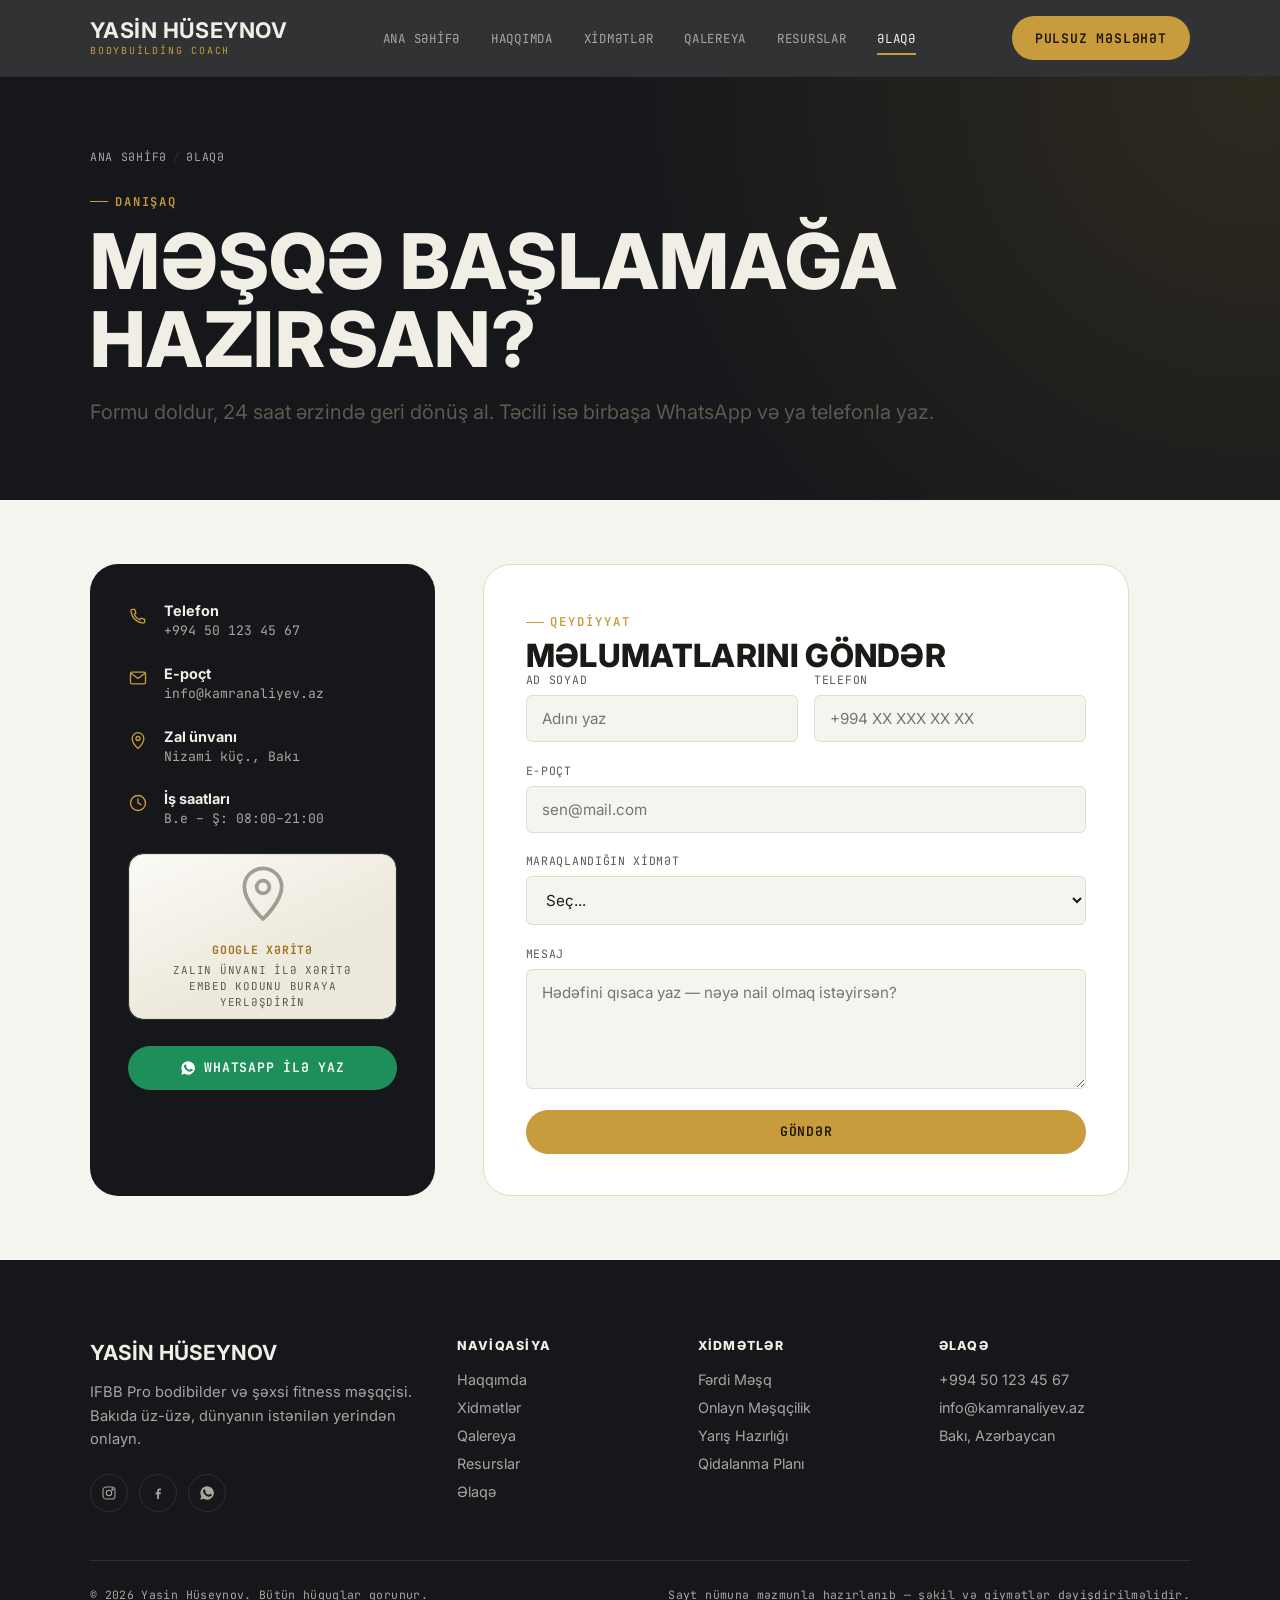
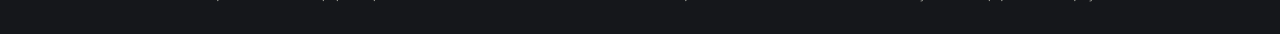
==== elaqe.html @ 215fae0c "added" ====
<!DOCTYPE html>
<html lang="az">
<head>
<meta charset="UTF-8">
<meta name="viewport" content="width=device-width, initial-scale=1.0">
<title>Əlaqə — Yasin Hüseynov | Bodybuilding Coach</title>
<meta name="description" content="Yasin Hüseynovlə əlaqə saxla — pulsuz məsləhət al və ya birbaşa qeydiyyatdan keç.">
<link rel="icon" href="data:image/svg+xml,%3Csvg xmlns='http://www.w3.org/2000/svg' viewBox='0 0 100 100'%3E%3Ccircle cx='50' cy='50' r='48' fill='%2315171B'/%3E%3Ccircle cx='50' cy='50' r='34' fill='none' stroke='%23C89B3C' stroke-width='6'/%3E%3C/svg%3E">
<link rel="stylesheet" href="css/style.css">
</head>
<body>

<!-- ==========================================================
     DƏYİŞ: telefon, e-poçt, ünvan və Google Xəritə linkini yeniləyin.
     QEYD (BACKEND YOXDUR): bu form hazırda "uğurlu" mesajını göstərir,
     amma real olaraq heç yerə göndərmir. Real e-poçt/bildiriş üçün:
       1) Formspree.io-da pulsuz hesab aç, "form action" linkini al
       2) Aşağıdakı <form> tag-ında action="..." olaraq həmin linki yapışdır,
          method="POST" saxla və js/main.js-dəki preventDefault-u sil
     Bu addımlara qədər WhatsApp/telefon/e-poçt linkləri tam işlək
     alternativ olaraq aşağıda göstərilib.
     ========================================================== -->

<header class="nav">
  <div class="nav__inner">
    <a href="index.html" class="brand">
      <strong>Yasin Hüseynov</strong>
      <span>Bodybuilding Coach</span>
    </a>
    <nav class="nav__links" aria-label="Əsas naviqasiya">
      <a href="index.html">Ana Səhifə</a>
      <a href="haqqimda.html">Haqqımda</a>
      <a href="xidmetler.html">Xidmətlər</a>
      <a href="qalereya.html">Qalereya</a>
      <a href="resurslar.html">Resurslar</a>
      <a href="elaqe.html" aria-current="page">Əlaqə</a>
    </nav>
    <a href="elaqe.html" class="btn btn--bronze nav__cta">Pulsuz Məsləhət</a>
    <button class="nav__burger" aria-label="Menyu" aria-expanded="false">
      <span></span><span></span><span></span>
    </button>
  </div>
  <div class="nav__mobile">
    <a href="index.html">Ana Səhifə</a>
    <a href="haqqimda.html">Haqqımda</a>
    <a href="xidmetler.html">Xidmətlər</a>
    <a href="qalereya.html">Qalereya</a>
    <a href="resurslar.html">Resurslar</a>
    <a href="elaqe.html">Əlaqə</a>
    <a href="elaqe.html" class="btn btn--bronze">Pulsuz Məsləhət</a>
  </div>
</header>

<section class="page-hero">
  <div class="wrap">
    <div class="crumb"><a href="index.html">Ana Səhifə</a><span class="sep">/</span>Əlaqə</div>
    <span class="eyebrow">Danışaq</span>
    <h1>Məşqə başlamağa hazırsan?</h1>
    <p class="lead">Formu doldur, 24 saat ərzində geri dönüş al. Təcili isə birbaşa WhatsApp və ya telefonla yaz.</p>
  </div>
</section>

<section class="section--tight">
  <div class="wrap">
    <div class="contact-grid">

      <!-- ===== ƏLAQƏ MƏLUMATI ===== -->
      <div class="info-card" data-reveal>
        <div class="info-row">
          <svg viewBox="0 0 24 24" fill="none" stroke="currentColor" stroke-width="1.6" stroke-linecap="round" stroke-linejoin="round"><path d="M5 4h3l1.5 4.5L7.5 10a12 12 0 0 0 6.5 6.5l1.5-2 4.5 1.5v3c0 1-1 1.5-2 1.5A16 16 0 0 1 3.5 6c0-1 .5-2 1.5-2z"/></svg>
          <div><strong>Telefon</strong><a href="tel:+994501234567">+994 50 123 45 67</a></div>
        </div>
        <div class="info-row">
          <svg viewBox="0 0 24 24" fill="none" stroke="currentColor" stroke-width="1.6" stroke-linecap="round" stroke-linejoin="round"><rect x="3" y="5" width="18" height="14" rx="2"/><path d="M4 6.5l8 6 8-6"/></svg>
          <div><strong>E-poçt</strong><a href="mailto:info@kamranaliyev.az">info@kamranaliyev.az</a></div>
        </div>
        <div class="info-row">
          <svg viewBox="0 0 24 24" fill="none" stroke="currentColor" stroke-width="1.6" stroke-linecap="round" stroke-linejoin="round"><path d="M12 21s7-6.5 7-12a7 7 0 0 0-14 0c0 5.5 7 12 7 12z"/><circle cx="12" cy="9" r="2.4"/></svg>
          <div><strong>Zal ünvanı</strong><span>Nizami küç., Bakı</span></div>
        </div>
        <div class="info-row">
          <svg viewBox="0 0 24 24" fill="none" stroke="currentColor" stroke-width="1.6" stroke-linecap="round" stroke-linejoin="round"><circle cx="12" cy="12" r="9"/><path d="M12 7v5l3.5 2"/></svg>
          <div><strong>İş saatları</strong><span>B.e – Ş: 08:00–21:00</span></div>
        </div>

        <div class="map-frame">
          <div class="photo-frame is-light" style="min-height:100%;">
            <svg viewBox="0 0 24 24" fill="none" stroke="currentColor" stroke-width="1.4" stroke-linecap="round" stroke-linejoin="round"><path d="M12 21s7-6.5 7-12a7 7 0 0 0-14 0c0 5.5 7 12 7 12z"/><circle cx="12" cy="9" r="2.4"/></svg>
            <span class="photo-frame__label"><b>Google Xəritə</b>Zalın ünvanı ilə xəritə embed kodunu buraya yerləşdirin</span>
          </div>
        </div>

        <a href="https://wa.me/994501234567" target="_blank" rel="noopener" class="btn btn--wa btn--block">
          <svg viewBox="0 0 24 24" fill="currentColor" style="width:16px;height:16px;"><path d="M12 2a10 10 0 0 0-8.6 15L2 22l5.2-1.4A10 10 0 1 0 12 2zm5.8 14.2c-.2.7-1.4 1.3-2 1.4-.5.1-1.1.2-3.6-.8-3-1.2-4.9-4.2-5-4.4-.1-.2-1.2-1.6-1.2-3 0-1.4.7-2.1 1-2.4.3-.3.6-.3.8-.3h.6c.2 0 .4 0 .6.5.2.5.7 1.8.8 1.9.1.2.1.3 0 .5-.1.2-.2.3-.3.5-.2.2-.3.3-.1.6.2.3.9 1.4 1.9 2.3 1.3 1.2 2.4 1.5 2.7 1.7.3.2.5.1.7-.1.2-.2.8-.9 1-1.2.2-.3.4-.2.7-.1.3.1 1.8.9 2.1 1 .3.2.5.2.6.3.1.2.1.9-.1 1.6z"/></svg>
          WhatsApp ilə yaz
        </a>
      </div>

      <!-- ===== FORM ===== -->
      <div class="form-card" data-reveal>
        <span class="eyebrow">Qeydiyyat</span>
        <h2 style="margin-top:.6rem;font-size:clamp(1.5rem,3vw,2rem);">Məlumatlarını göndər</h2>

        <form id="contactForm" class="field-set" novalidate>
          <div class="field-row">
            <div class="field">
              <label for="fullname">Ad Soyad</label>
              <input type="text" id="fullname" name="fullname" data-required placeholder="Adını yaz">
              <span class="field__error">Zəhmət olmasa adını daxil et</span>
            </div>
            <div class="field">
              <label for="phone">Telefon</label>
              <input type="tel" id="phone" name="phone" data-required data-phone placeholder="+994 XX XXX XX XX">
              <span class="field__error">Düzgün telefon nömrəsi daxil et</span>
            </div>
          </div>

          <div class="field">
            <label for="email">E-poçt</label>
            <input type="email" id="email" name="email" data-required placeholder="sen@mail.com">
            <span class="field__error">Düzgün e-poçt ünvanı daxil et</span>
          </div>

          <div class="field">
            <label for="service">Maraqlandığın xidmət</label>
            <select id="service" name="service" data-required>
              <option value="">Seç...</option>
              <option value="Ferdi-Mesq">Fərdi Məşq Proqramı</option>
              <option value="Onlayn-Mesqcilik">Onlayn Məşqçilik</option>
              <option value="Yaris-Hazirligi">Yarış Hazırlığı</option>
              <option value="Qidalanma-Plani">Qidalanma Planı</option>
              <option value="Diger">Digər / Əmin deyiləm</option>
            </select>
            <span class="field__error">Zəhmət olmasa bir xidmət seç</span>
          </div>

          <div class="field">
            <label for="message">Mesaj</label>
            <textarea id="message" name="message" data-required placeholder="Hədəfini qısaca yaz — nəyə nail olmaq istəyirsən?"></textarea>
            <span class="field__error">Zəhmət olmasa qısa mesaj yaz</span>
          </div>

          <button type="submit" class="btn btn--bronze btn--block">Göndər</button>
        </form>

        <div class="form-success">
          <svg viewBox="0 0 24 24" fill="none" stroke="currentColor" stroke-width="1.6" stroke-linecap="round" stroke-linejoin="round"><circle cx="12" cy="12" r="9"/><polyline points="8 12.5 11 15.5 16 9"/></svg>
          <h3>Təşəkkürlər!</h3>
          <p class="body-text">Xəta baş verdi. Zəhmət olmasa birbaşa WhatsApp-dan yaz.</p>
        </div>
      </div>

    </div>
  </div>
</section>

<footer class="site-footer">
  <div class="wrap">
    <div class="footer__grid">
      <div class="footer__brand">
        <strong style="font-family:var(--f-display);font-size:1.3rem;color:var(--bone);text-transform:uppercase;">Yasin Hüseynov</strong>
        <p>IFBB Pro bodibilder və şəxsi fitness məşqçisi. Bakıda üz-üzə, dünyanın istənilən yerindən onlayn.</p>
        <div class="footer__social">
          <a href="#" aria-label="Instagram"><svg viewBox="0 0 24 24" fill="none" stroke="currentColor" stroke-width="1.6"><rect x="3" y="3" width="18" height="18" rx="5"/><circle cx="12" cy="12" r="4"/><circle cx="17.3" cy="6.7" r="1"/></svg></a>
          <a href="#" aria-label="Facebook"><svg viewBox="0 0 24 24" fill="currentColor"><path d="M13.5 21v-7.2h2.4l.4-2.8h-2.8v-1.8c0-.8.2-1.3 1.4-1.3h1.5V5.4c-.3 0-1.1-.1-2.1-.1-2.1 0-3.6 1.3-3.6 3.7v2.1H8.3v2.8h2.4V21h2.8z"/></svg></a>
          <a href="https://wa.me/994501234567" target="_blank" rel="noopener" aria-label="WhatsApp"><svg viewBox="0 0 24 24" fill="currentColor"><path d="M12 2a10 10 0 0 0-8.6 15L2 22l5.2-1.4A10 10 0 1 0 12 2zm5.8 14.2c-.2.7-1.4 1.3-2 1.4-.5.1-1.1.2-3.6-.8-3-1.2-4.9-4.2-5-4.4-.1-.2-1.2-1.6-1.2-3 0-1.4.7-2.1 1-2.4.3-.3.6-.3.8-.3h.6c.2 0 .4 0 .6.5.2.5.7 1.8.8 1.9.1.2.1.3 0 .5-.1.2-.2.3-.3.5-.2.2-.3.3-.1.6.2.3.9 1.4 1.9 2.3 1.3 1.2 2.4 1.5 2.7 1.7.3.2.5.1.7-.1.2-.2.8-.9 1-1.2.2-.3.4-.2.7-.1.3.1 1.8.9 2.1 1 .3.2.5.2.6.3.1.2.1.9-.1 1.6z"/></svg></a>
        </div>
      </div>
      <div class="footer__col">
        <h4>Naviqasiya</h4>
        <ul>
          <li><a href="haqqimda.html">Haqqımda</a></li>
          <li><a href="xidmetler.html">Xidmətlər</a></li>
          <li><a href="qalereya.html">Qalereya</a></li>
          <li><a href="resurslar.html">Resurslar</a></li>
          <li><a href="elaqe.html">Əlaqə</a></li>
        </ul>
      </div>
      <div class="footer__col">
        <h4>Xidmətlər</h4>
        <ul>
          <li><a href="xidmetler.html">Fərdi Məşq</a></li>
          <li><a href="xidmetler.html">Onlayn Məşqçilik</a></li>
          <li><a href="xidmetler.html">Yarış Hazırlığı</a></li>
          <li><a href="xidmetler.html">Qidalanma Planı</a></li>
        </ul>
      </div>
      <div class="footer__col">
        <h4>Əlaqə</h4>
        <ul>
          <li><a href="tel:+994501234567">+994 50 123 45 67</a></li>
          <li><a href="mailto:info@kamranaliyev.az">info@kamranaliyev.az</a></li>
          <li>Bakı, Azərbaycan</li>
        </ul>
      </div>
    </div>
    <div class="footer__bottom">
      <span>© <span data-year></span> Yasin Hüseynov. Bütün hüquqlar qorunur.</span>
      <span>Sayt nümunə məzmunla hazırlanıb — şəkil və qiymətlər dəyişdirilməlidir.</span>
    </div>
  </div>
</footer>

<script src="js/main.js"></script>
</body>
</html>
---- css/style.css ----
/* =========================================================
   KAMRAN ƏLİYEV — BODYBUILDING COACH
   Dizayn sistemi: "İRON & BRONZE"
   Fon: isti ağ (chalk) + tünd dəmir (iron) bölmələr
   Aksent: bürünc/qızıl (medal rəngi) — tək aksent, intizamla istifadə olunur
   ========================================================= */

@import url('https://fonts.googleapis.com/css2?family=Inter:wght@400;500;600;700;800;900&family=JetBrains+Mono:wght@400;500;600&display=swap');

:root {
  /* --- Rənglər --- */
  --chalk: #F6F4EE;      /* əsas isti-ağ fon */
  --chalk-2: #EEE9DD;    /* alternativ bölmə fonu, bir az tünd */
  --paper: #FFFFFF;      /* kartlar */
  --iron: #15171B;       /* əsas tünd fon */
  --iron-2: #1D2025;     /* tünd üzərində kart */
  --iron-3: #24272D;     /* tünd üzərində hover/border */
  --ink: #1C1A16;        /* əsas mətn (açıq fonda) */
  --ink-soft: #5C594F;   /* ikincil mətn (açıq fonda) */
  --bone: #F1EEE6;       /* əsas mətn (tünd fonda) */
  --bone-soft: #A6A79E;  /* ikincil mətn (tünd fonda) */
  --bronze: #C89B3C;     /* tək aksent rəng */
  --bronze-deep: #9C7527;
  --bronze-pale: #E8D9AE;
  --line: #E2DCCB;       /* açıq fonda incə xətt */
  --line-dark: #2B2E33;  /* tünd fonda incə xətt */
  --danger: #B3402E;

  /* --- Tipoqrafiya --- */
  --f-display: 'Inter', -apple-system, 'Segoe UI', Arial, sans-serif;
  --f-body: 'Inter', -apple-system, 'Segoe UI', Arial, sans-serif;
  --f-mono: 'JetBrains Mono', 'Courier New', monospace;

  /* --- Ölçü / ritm --- */
  --container: 1180px;
  --radius-s: 6px;
  --radius-m: 14px;
  --radius-l: 28px;
  --gap: clamp(1.5rem, 3vw, 3rem);
  --section-pad: clamp(4rem, 9vw, 7.5rem);

  --shadow-card: 0 1px 2px rgba(20,18,14,.04), 0 12px 28px -14px rgba(20,18,14,.18);
  --shadow-lift: 0 20px 44px -18px rgba(20,18,14,.35);

  --ease: cubic-bezier(.19,1,.22,1);
}

/* =========================================================
   RESET
   ========================================================= */
*, *::before, *::after { box-sizing: border-box; }
html { scroll-behavior: smooth; }
body {
  margin: 0;
  font-family: var(--f-body);
  color: var(--ink);
  background: var(--chalk);
  -webkit-font-smoothing: antialiased;
  text-rendering: optimizeLegibility;
  overflow-x: hidden;
}
img, svg { max-width: 100%; display: block; }
a { color: inherit; text-decoration: none; }
ul { list-style: none; margin: 0; padding: 0; }
button { font: inherit; cursor: pointer; }
input, textarea, select { font: inherit; }
h1, h2, h3, h4 { margin: 0; font-family: var(--f-display); font-weight: 800; letter-spacing: .01em; line-height: 1.02; }
p { margin: 0; }

@media (prefers-reduced-motion: reduce) {
  html { scroll-behavior: auto; }
  *, *::before, *::after { animation-duration: .001ms !important; animation-iteration-count: 1 !important; transition-duration: .001ms !important; scroll-behavior: auto !important; }
}

:focus-visible {
  outline: 2px solid var(--bronze);
  outline-offset: 3px;
  border-radius: 2px;
}

/* =========================================================
   TYPE SCALE
   ========================================================= */
.eyebrow {
  display: inline-flex;
  align-items: center;
  gap: .55em;
  font-family: var(--f-mono);
  font-size: .76rem;
  letter-spacing: .16em;
  text-transform: uppercase;
  color: var(--bronze);
  font-weight: 600;
}
.eyebrow::before {
  content: "";
  width: 18px;
  height: 1px;
  background: var(--bronze);
  display: inline-block;
}
.section--dark .eyebrow { color: var(--bronze); }

h1, .h1 { font-size: clamp(2.7rem, 6vw, 5.4rem); text-transform: uppercase; }
h2, .h2 { font-size: clamp(2rem, 4vw, 3.2rem); text-transform: uppercase; }
h3, .h3 { font-size: clamp(1.3rem, 2vw, 1.7rem); text-transform: uppercase; }
h4, .h4 { font-size: 1.05rem; text-transform: uppercase; letter-spacing: .02em; }

.lead {
  font-size: clamp(1.05rem, 1.6vw, 1.25rem);
  line-height: 1.55;
  color: var(--ink-soft);
  max-width: 46em;
}
.section--dark .lead { color: var(--bone-soft); }

.body-text { font-size: 1rem; line-height: 1.7; color: var(--ink-soft); }
.section--dark .body-text { color: var(--bone-soft); }

.stat-num {
  font-family: var(--f-mono);
  font-weight: 600;
  font-variant-numeric: tabular-nums;
}

/* =========================================================
   LAYOUT HELPERS
   ========================================================= */
.wrap {
  max-width: var(--container);
  margin-inline: auto;
  padding-inline: clamp(1.25rem, 5vw, 2.5rem);
}
section { padding-block: var(--section-pad); position: relative; }
.section--dark { background: var(--iron); color: var(--bone); }
.section--chalk2 { background: var(--chalk-2); }
.section--tight { padding-block: clamp(2.5rem, 5vw, 4rem); }

.grid { display: grid; gap: var(--gap); }
.grid-2 { grid-template-columns: 1fr; }
.grid-3 { grid-template-columns: 1fr; }
.grid-4 { grid-template-columns: repeat(2, 1fr); }
@media (min-width: 720px) {
  .grid-2 { grid-template-columns: 1fr 1fr; }
  .grid-3 { grid-template-columns: repeat(3, 1fr); }
}
@media (min-width: 900px) {
  .grid-4 { grid-template-columns: repeat(4, 1fr); }
}

.section-head { max-width: 42em; margin-bottom: clamp(2.25rem, 5vw, 3.5rem); }
.section-head h2 { margin-top: .6rem; }
.section-head--between {
  display: flex; flex-wrap: wrap; align-items: flex-end; justify-content: space-between; gap: 1.5rem;
}

.divider {
  height: 1px;
  background: var(--line);
  border: 0;
  margin: 0;
}
.section--dark .divider { background: var(--line-dark); }

/* dot-rule: bürünc "təkrar tab" ayırıcı — çəki lövhəsi ritmindən ilhamlanıb */
.plate-rule {
  display: flex;
  align-items: center;
  gap: 6px;
  margin-block: clamp(2.5rem, 6vw, 4.5rem);
  opacity: .8;
}
.plate-rule span {
  width: 5px; height: 5px; border-radius: 50%; background: var(--bronze);
}
.plate-rule::before, .plate-rule::after {
  content: ""; height: 1px; flex: 1; background: var(--line);
}
.section--dark .plate-rule::before, .section--dark .plate-rule::after { background: var(--line-dark); }

/* =========================================================
   BUTTONS
   ========================================================= */
.btn {
  display: inline-flex;
  align-items: center;
  justify-content: center;
  gap: .6em;
  padding: .95em 1.7em;
  font-family: var(--f-mono);
  font-size: .82rem;
  font-weight: 600;
  letter-spacing: .06em;
  text-transform: uppercase;
  border-radius: 999px;
  border: 1px solid transparent;
  transition: transform .35s var(--ease), background .25s ease, color .25s ease, border-color .25s ease;
  white-space: nowrap;
}
.btn:hover { transform: translateY(-2px); }
.btn:active { transform: translateY(0); }

.btn--bronze { background: var(--bronze); color: #1B1502; }
.btn--bronze:hover { background: var(--bronze-deep); color: var(--bone); }

.btn--ghost-dark { border-color: rgba(241,238,230,.35); color: var(--bone); }
.btn--ghost-dark:hover { border-color: var(--bronze); color: var(--bronze); }

.btn--ghost-light { border-color: var(--ink); color: var(--ink); }
.btn--ghost-light:hover { border-color: var(--bronze-deep); color: var(--bronze-deep); }

.btn--block { width: 100%; }
.btn--sm { padding: .7em 1.3em; font-size: .74rem; }

.btn--wa {
  background: #1E8E5A; color: #fff;
}
.btn--wa:hover { background: #176B44; }

/* =========================================================
   NAV
   ========================================================= */
.nav {
  position: sticky; top: 0; z-index: 100;
  background: rgba(21,23,27,.88);
  backdrop-filter: blur(10px);
  border-bottom: 1px solid var(--line-dark);
  transition: box-shadow .3s ease;
}
.nav.is-scrolled { box-shadow: 0 12px 30px -18px rgba(0,0,0,.6); }
.nav__inner {
  max-width: var(--container);
  margin-inline: auto;
  padding: 0 clamp(1.25rem, 5vw, 2.5rem);
  height: 76px;
  display: flex; align-items: center; justify-content: space-between;
  gap: 1.5rem;
}
.brand { display: flex; flex-direction: column; line-height: 1; gap: .3rem; color: var(--bone); }
.brand strong {
  font-family: var(--f-display); font-size: 1.35rem; letter-spacing: .02em; text-transform: uppercase;
}
.brand span {
  font-family: var(--f-mono); font-size: .62rem; letter-spacing: .18em; text-transform: uppercase; color: var(--bronze);
}
.nav__links {
  display: none;
  align-items: center;
  gap: clamp(1.2rem, 2.4vw, 2.1rem);
  font-family: var(--f-mono);
  font-size: .78rem;
  letter-spacing: .06em;
  text-transform: uppercase;
  color: var(--bone-soft);
}
.nav__links a { position: relative; padding: .4rem 0; transition: color .2s ease; }
.nav__links a:hover, .nav__links a[aria-current="page"] { color: var(--bone); }
.nav__links a[aria-current="page"]::after {
  content: ""; position: absolute; left: 0; right: 0; bottom: -2px; height: 2px; background: var(--bronze);
}
.nav__cta { display: none; }
@media (min-width: 940px) {
  .nav__links { display: flex; }
  .nav__cta { display: inline-flex; }
}

.nav__burger {
  display: inline-flex; flex-direction: column; justify-content: center; gap: 5px;
  width: 42px; height: 42px; border: 1px solid var(--line-dark); border-radius: 50%;
  background: transparent; align-items: center;
}
.nav__burger span { width: 16px; height: 2px; background: var(--bone); transition: transform .3s ease, opacity .3s ease; }
.nav__burger[aria-expanded="true"] span:nth-child(1) { transform: translateY(7px) rotate(45deg); }
.nav__burger[aria-expanded="true"] span:nth-child(2) { opacity: 0; }
.nav__burger[aria-expanded="true"] span:nth-child(3) { transform: translateY(-7px) rotate(-45deg); }
@media (min-width: 940px) { .nav__burger { display: none; } }

.nav__mobile {
  display: none;
  flex-direction: column;
  background: var(--iron);
  border-bottom: 1px solid var(--line-dark);
}
.nav__mobile.is-open { display: flex; }
.nav__mobile a {
  padding: 1rem clamp(1.25rem, 5vw, 2.5rem);
  border-top: 1px solid var(--line-dark);
  font-family: var(--f-mono); text-transform: uppercase; letter-spacing: .06em; font-size: .85rem;
  color: var(--bone-soft);
}
.nav__mobile a:hover { color: var(--bronze); }
.nav__mobile .btn { margin: 1rem clamp(1.25rem, 5vw, 2.5rem) 1.25rem; }
@media (min-width: 940px) { .nav__mobile { display: none !important; } }

/* =========================================================
   HERO (ana səhifə)
   ========================================================= */
.hero {
  background: var(--iron);
  color: var(--bone);
  overflow: hidden;
  position: relative;
}
.hero::before {
  /* uzaq fonda bir "plates" naxışı — subject-grounded toxuma */
  content: "";
  position: absolute; inset: -20% -10%;
  background-image: radial-gradient(circle at 18% 20%, rgba(200,155,60,.16), transparent 42%),
                     radial-gradient(circle at 85% 75%, rgba(200,155,60,.10), transparent 40%);
  pointer-events: none;
}
.hero__inner {
  position: relative;
  display: grid;
  gap: clamp(2.5rem, 6vw, 4rem);
  padding-block: clamp(3.5rem, 9vw, 6.5rem);
  align-items: center;
}
@media (min-width: 960px) {
  .hero__inner { grid-template-columns: 1.05fr .95fr; }
}
.hero h1 { margin-top: 1rem; }
.hero h1 em {
  font-style: normal; color: var(--bronze);
}
.hero .lead { margin-top: 1.4rem; }
.hero__ctas { display: flex; flex-wrap: wrap; gap: 1rem; margin-top: 2.2rem; }

.hero__figure {
  position: relative;
  aspect-ratio: 4 / 5;
  border-radius: var(--radius-l);
  overflow: hidden;
}
.hero__badge {
  position: absolute; left: -14px; bottom: -14px;
  z-index: 3;
}
@media (max-width: 959px) { .hero__badge { left: auto; right: 10px; bottom: -14px; } }

/* =========================================================
   PHOTO-FRAME PLACEHOLDER (real şəkil gələnə qədər)
   İstifadəçi bunu <img> ilə əvəz edə bilər.
   ========================================================= */
.photo-frame {
  position: relative;
  width: 100%; height: 100%;
  border-radius: inherit;
  background:
    linear-gradient(155deg, #23262C 0%, #15171B 60%),
    repeating-linear-gradient(135deg, rgba(200,155,60,.05) 0 2px, transparent 2px 26px);
  display: flex; flex-direction: column; align-items: center; justify-content: center;
  gap: .9rem;
  text-align: center;
  border: 1px solid var(--line-dark);
  color: var(--bone-soft);
  min-height: 220px;
}
.photo-frame svg { width: 30%; max-width: 64px; opacity: .55; }
.photo-frame__label {
  font-family: var(--f-mono); font-size: .68rem; letter-spacing: .07em; text-transform: uppercase;
  padding-inline: 1.4rem; line-height: 1.5;
}
.photo-frame__label b { color: var(--bronze-pale); display: block; font-size: .72rem; margin-bottom: .2rem; }
.photo-frame.is-light {
  background:
    linear-gradient(155deg, #FBFAF6 0%, #EEE9DD 60%),
    repeating-linear-gradient(135deg, rgba(156,117,39,.06) 0 2px, transparent 2px 26px);
  border-color: var(--line);
  color: var(--ink-soft);
}
.photo-frame.is-light .photo-frame__label b { color: var(--bronze-deep); }
.photo-frame.ratio-1x1 { aspect-ratio: 1/1; }
.photo-frame.ratio-4x3 { aspect-ratio: 4/3; }
.photo-frame.ratio-3x4 { aspect-ratio: 3/4; }
.photo-frame.ratio-16x9 { aspect-ratio: 16/9; }

/* =========================================================
   PLATE BADGE — imza element (statistika üçün dairəvi lövhə forması)
   ========================================================= */
.plate-badge {
  --size: 128px;
  position: relative;
  width: var(--size); height: var(--size);
  display: grid; place-items: center;
}
.plate-badge svg { width: 100%; height: 100%; }
.plate-badge__num {
  position: absolute; inset: 0;
  display: flex; flex-direction: column; align-items: center; justify-content: center;
  font-family: var(--f-mono); font-weight: 600; color: var(--bone);
  font-size: clamp(1.5rem, 2.4vw, 1.9rem);
  line-height: 1;
}
.plate-badge__num small {
  font-size: .58rem; letter-spacing: .1em; text-transform: uppercase; color: var(--bronze-pale);
  margin-top: .5rem; font-weight: 500;
}

.stat-row { display: grid; grid-template-columns: repeat(2, 1fr); gap: clamp(1.5rem, 4vw, 2.5rem); }
@media (min-width: 720px) { .stat-row { grid-template-columns: repeat(4, 1fr); } }
.stat-item { display: flex; flex-direction: column; align-items: center; gap: 1rem; text-align: center; }
.stat-item p { font-family: var(--f-mono); font-size: .8rem; color: var(--ink-soft); max-width: 14em; }
.section--dark .stat-item p { color: var(--bone-soft); }

/* =========================================================
   CARDS
   ========================================================= */
.card {
  background: var(--paper);
  border: 1px solid var(--line);
  border-radius: var(--radius-m);
  padding: clamp(1.6rem, 3vw, 2.2rem);
  box-shadow: var(--shadow-card);
  transition: transform .4s var(--ease), box-shadow .4s var(--ease);
}
.card:hover { transform: translateY(-5px); box-shadow: var(--shadow-lift); }
.section--dark .card { background: var(--iron-2); border-color: var(--line-dark); }

.card__icon {
  width: 46px; height: 46px; border-radius: 50%;
  display: grid; place-items: center;
  background: var(--chalk-2); color: var(--bronze-deep);
  margin-bottom: 1.3rem;
}
.section--dark .card__icon { background: var(--iron-3); color: var(--bronze); }
.card__icon svg { width: 22px; height: 22px; }

.card h3 { margin-top: .2rem; }
.card .body-text { margin-top: .7rem; }
.card__link {
  margin-top: 1.3rem;
  display: inline-flex; align-items: center; gap: .5em;
  font-family: var(--f-mono); font-size: .76rem; letter-spacing: .06em; text-transform: uppercase;
  color: var(--bronze-deep);
}
.section--dark .card__link { color: var(--bronze); }
.card__link svg { width: 14px; height: 14px; transition: transform .3s var(--ease); }
.card__link:hover svg { transform: translateX(4px); }

.tag-row { display: flex; flex-wrap: wrap; gap: .55rem; }
.tag {
  font-family: var(--f-mono); font-size: .7rem; letter-spacing: .04em; text-transform: uppercase;
  padding: .5em .9em; border-radius: 999px; border: 1px solid var(--line); color: var(--ink-soft);
}
.section--dark .tag { border-color: var(--line-dark); color: var(--bone-soft); }

/* =========================================================
   TESTIMONIALS
   ========================================================= */
.quote-card {
  background: var(--iron-2);
  border: 1px solid var(--line-dark);
  border-radius: var(--radius-m);
  padding: clamp(1.6rem, 3vw, 2.1rem);
  display: flex; flex-direction: column; gap: 1.3rem;
}
.quote-card__stars { color: var(--bronze); font-size: .9rem; letter-spacing: .18em; }
.quote-card p.body-text { font-size: 1.02rem; }
.quote-card__who { display: flex; align-items: center; gap: .8rem; margin-top: auto; }
.quote-card__avatar {
  width: 42px; height: 42px; border-radius: 50%;
  background: linear-gradient(155deg,#2B2E33,#15171B);
  display: grid; place-items: center;
  font-family: var(--f-mono); font-size: .74rem; color: var(--bronze);
  border: 1px solid var(--line-dark);
}
.quote-card__who div strong { display: block; font-size: .88rem; color: var(--bone); font-weight: 600; }
.quote-card__who div span { font-family: var(--f-mono); font-size: .7rem; color: var(--bone-soft); }

/* =========================================================
   CTA BAND
   ========================================================= */
.cta-band {
  background: linear-gradient(120deg, var(--bronze) 0%, var(--bronze-deep) 100%);
  color: #1B1502;
  border-radius: var(--radius-l);
  padding: clamp(2.2rem, 5vw, 3.5rem);
  display: flex; flex-wrap: wrap; align-items: center; justify-content: space-between; gap: 1.8rem;
}
.cta-band h2 { color: #1B1502; font-size: clamp(1.7rem, 3.4vw, 2.5rem); }
.cta-band p { font-family: var(--f-mono); font-size: .82rem; margin-top: .5rem; max-width: 30em; }
.cta-band .btn--bronze { background: #1B1502; color: var(--bronze-pale); }
.cta-band .btn--bronze:hover { background: #000; color: #fff; }

/* =========================================================
   FOOTER
   ========================================================= */
.site-footer { background: var(--iron); color: var(--bone-soft); padding-block: clamp(3.5rem, 7vw, 5rem) 2rem; }
.footer__grid {
  display: grid; gap: 2.5rem;
  grid-template-columns: 1fr;
  padding-bottom: 3rem;
}
@media (min-width: 720px) { .footer__grid { grid-template-columns: 1.3fr .8fr .8fr 1fr; } }
.footer__brand p { margin-top: 1rem; font-size: .92rem; max-width: 26em; line-height: 1.6; }
.footer__col h4 { color: var(--bone); font-size: .78rem; letter-spacing: .1em; margin-bottom: 1.1rem; }
.footer__col ul { display: flex; flex-direction: column; gap: .7rem; font-size: .9rem; }
.footer__col a:hover { color: var(--bronze); }
.footer__social { display: flex; gap: .7rem; margin-top: 1.4rem; }
.footer__social a {
  width: 38px; height: 38px; border-radius: 50%; border: 1px solid var(--line-dark);
  display: grid; place-items: center; transition: border-color .2s ease, color .2s ease;
}
.footer__social a:hover { border-color: var(--bronze); color: var(--bronze); }
.footer__social svg { width: 16px; height: 16px; }
.footer__bottom {
  border-top: 1px solid var(--line-dark);
  padding-top: 1.6rem;
  display: flex; flex-wrap: wrap; justify-content: space-between; gap: 1rem;
  font-family: var(--f-mono); font-size: .72rem; letter-spacing: .03em;
}

/* =========================================================
   WHATSAPP FLOATING BUTTON
   ========================================================= */
.wa-float {
  position: fixed; right: clamp(1rem,4vw,2rem); bottom: clamp(1rem,4vw,2rem); z-index: 90;
  width: 58px; height: 58px; border-radius: 50%; background: #1E8E5A; color: #fff;
  display: grid; place-items: center; box-shadow: 0 14px 30px -10px rgba(30,142,90,.6);
  transition: transform .3s var(--ease);
}
.wa-float:hover { transform: scale(1.07); }
.wa-float svg { width: 27px; height: 27px; }

/* =========================================================
   INNER PAGE HERO (Haqqımda / Xidmətlər / Qalereya / Əlaqə)
   ========================================================= */
.page-hero {
  background: var(--iron); color: var(--bone);
  padding-block: clamp(3rem, 7vw, 4.5rem);
  position: relative; overflow: hidden;
}
.page-hero::before {
  content: ""; position: absolute; inset: -30% -10%;
  background: radial-gradient(circle at 90% 20%, rgba(200,155,60,.14), transparent 45%);
}
.page-hero .wrap { position: relative; }
.page-hero h1 { margin-top: .8rem; max-width: 16em; }
.page-hero .lead { margin-top: 1.1rem; }
.crumb {
  font-family: var(--f-mono); font-size: .72rem; letter-spacing: .06em; text-transform: uppercase;
  color: var(--bone-soft); margin-bottom: 1.4rem;
}
.crumb a:hover { color: var(--bronze); }
.crumb .sep { margin-inline: .5em; color: var(--line-dark); }

/* =========================================================
   TIMELINE (Haqqımda — yarış nailiyyətləri, real xronologiya)
   ========================================================= */
.timeline { position: relative; padding-left: clamp(1.6rem, 4vw, 2.6rem); }
.timeline::before {
  content: ""; position: absolute; left: 5px; top: 6px; bottom: 6px; width: 1px; background: var(--line-dark);
}
.timeline__item { position: relative; padding-bottom: clamp(2rem, 4vw, 2.6rem); }
.timeline__item:last-child { padding-bottom: 0; }
.timeline__item::before {
  content: ""; position: absolute; left: calc(-1 * clamp(1.6rem, 4vw, 2.6rem)); top: 6px;
  width: 11px; height: 11px; border-radius: 50%; background: var(--iron); border: 2px solid var(--bronze);
}
.timeline__year { font-family: var(--f-mono); color: var(--bronze); font-size: .82rem; letter-spacing: .05em; }
.timeline__item h3 { margin-top: .5rem; font-size: 1.2rem; }
.timeline__item p { margin-top: .5rem; }

/* =========================================================
   PRINCIPLE / PROCESS STEPS
   ========================================================= */
.steps { counter-reset: step; display: grid; gap: 1.5rem; grid-template-columns: 1fr; }
@media (min-width: 780px) { .steps { grid-template-columns: repeat(4, 1fr); } }
.step {
  counter-increment: step;
  border-top: 2px solid var(--bronze);
  padding-top: 1.2rem;
}
.step::before {
  content: counter(step, decimal-leading-zero);
  font-family: var(--f-mono); font-size: .78rem; color: var(--bronze-deep); letter-spacing: .05em;
}
.section--dark .step::before { color: var(--bronze); }
.step h3 { margin-top: .6rem; font-size: 1.1rem; }
.step p { margin-top: .55rem; }

/* =========================================================
   SERVICES (xidmetler.html)
   ========================================================= */
.service {
  border: 1px solid var(--line);
  border-radius: var(--radius-l);
  background: var(--paper);
  padding: clamp(1.8rem, 4vw, 2.6rem);
  display: grid; gap: 1.6rem;
}
@media (min-width: 860px) { .service { grid-template-columns: 1.1fr 1fr; align-items: start; } }
.service__head { display: flex; align-items: baseline; gap: 1rem; flex-wrap: wrap; }
.service__index { font-family: var(--f-mono); color: var(--bronze-deep); font-size: .85rem; }
.service ul.check { display: flex; flex-direction: column; gap: .65rem; margin-top: 1rem; }
.service ul.check li { display: flex; gap: .7rem; font-size: .93rem; color: var(--ink-soft); line-height: 1.5; }
.service ul.check li svg { width: 16px; height: 16px; flex: none; margin-top: .2rem; color: var(--bronze-deep); }
.service__meta {
  border: 1px dashed var(--line);
  border-radius: var(--radius-m);
  padding: 1.4rem;
  display: flex; flex-direction: column; gap: 1rem;
  background: var(--chalk-2);
}
.service__price { display: flex; align-items: baseline; gap: .5rem; }
.service__price strong { font-family: var(--f-mono); font-size: 1.6rem; }
.service__price span { font-family: var(--f-mono); font-size: .78rem; color: var(--ink-soft); }
.service__durations { display: flex; flex-wrap: wrap; gap: .5rem; }
.service__note { font-size: .78rem; color: var(--ink-soft); font-style: italic; }

/* =========================================================
   FAQ ACCORDION
   ========================================================= */
.faq-item { border-bottom: 1px solid var(--line); }
.section--dark .faq-item { border-color: var(--line-dark); }
.faq-item__q {
  width: 100%; background: none; border: 0; text-align: left;
  display: flex; align-items: center; justify-content: space-between; gap: 1rem;
  padding-block: 1.4rem;
  font-family: var(--f-display); text-transform: uppercase; font-size: 1.05rem; color: inherit;
}
.faq-item__q .plus { position: relative; width: 20px; height: 20px; flex: none; }
.faq-item__q .plus::before, .faq-item__q .plus::after {
  content: ""; position: absolute; background: var(--bronze); border-radius: 2px;
}
.faq-item__q .plus::before { left: 0; right: 0; top: 9px; height: 2px; }
.faq-item__q .plus::after { top: 0; bottom: 0; left: 9px; width: 2px; transition: transform .3s ease; }
.faq-item.is-open .plus::after { transform: rotate(90deg); opacity: 0; }
.faq-item__a {
  max-height: 0; overflow: hidden; transition: max-height .38s var(--ease);
}
.faq-item__a p { padding-bottom: 1.4rem; max-width: 46em; }

/* =========================================================
   GALLERY (qalereya.html)
   ========================================================= */
.filter-row { display: flex; flex-wrap: wrap; gap: .7rem; margin-bottom: clamp(2rem, 4vw, 3rem); }
.filter-btn {
  font-family: var(--f-mono); font-size: .76rem; letter-spacing: .05em; text-transform: uppercase;
  padding: .65em 1.3em; border-radius: 999px; border: 1px solid var(--line); background: transparent; color: var(--ink-soft);
  transition: all .2s ease;
}
.filter-btn:hover { border-color: var(--bronze-deep); color: var(--bronze-deep); }
.filter-btn.is-active { background: var(--iron); border-color: var(--iron); color: var(--bone); }

.gallery-grid { display: grid; grid-template-columns: repeat(2, 1fr); gap: clamp(.9rem, 2vw, 1.4rem); }
@media (min-width: 640px) { .gallery-grid { grid-template-columns: repeat(3, 1fr); } }
.gallery-item { cursor: pointer; border: 0; background: none; padding: 0; text-align: left; width: 100%; }
.gallery-item .photo-frame { min-height: 160px; }
.gallery-item figcaption {
  margin-top: .7rem; font-family: var(--f-mono); font-size: .72rem; color: var(--ink-soft);
  display: flex; justify-content: space-between; gap: .5rem;
}
.gallery-item[hidden] { display: none; }

.lightbox {
  position: fixed; inset: 0; z-index: 200;
  background: rgba(10,9,7,.92);
  display: none; align-items: center; justify-content: center; padding: 5vh 5vw;
}
.lightbox.is-open { display: flex; }
.lightbox__inner { max-width: 640px; width: 100%; }
.lightbox__inner .photo-frame { min-height: 340px; }
.lightbox__cap { color: var(--bone); font-family: var(--f-mono); font-size: .82rem; margin-top: 1rem; display: flex; justify-content: space-between; }
.lightbox__close {
  position: absolute; top: 22px; right: clamp(1rem,4vw,2.2rem);
  width: 44px; height: 44px; border-radius: 50%; border: 1px solid var(--line-dark); background: transparent; color: var(--bone);
  font-size: 1.3rem;
}
.lightbox__close:hover { border-color: var(--bronze); color: var(--bronze); }

/* =========================================================
   CONTACT / FORM (elaqe.html)
   ========================================================= */
.contact-grid { display: grid; gap: clamp(2rem, 4vw, 3rem); grid-template-columns: 1fr; }
@media (min-width: 940px) { .contact-grid { grid-template-columns: .85fr 1.15fr; } }

.info-card {
  background: var(--iron); color: var(--bone);
  border-radius: var(--radius-l);
  padding: clamp(1.8rem, 4vw, 2.4rem);
  display: flex; flex-direction: column; gap: 1.6rem;
}
.info-row { display: flex; gap: 1rem; align-items: flex-start; }
.info-row svg { width: 20px; height: 20px; color: var(--bronze); flex: none; margin-top: .2rem; }
.info-row strong { display: block; font-size: .9rem; }
.info-row span, .info-row a { font-family: var(--f-mono); font-size: .82rem; color: var(--bone-soft); }
.info-row a:hover { color: var(--bronze); }
.map-frame {
  border-radius: var(--radius-m); overflow: hidden; border: 1px solid var(--line-dark);
  aspect-ratio: 16/10; min-height: 160px;
}

.form-card {
  background: var(--paper); border: 1px solid var(--line); border-radius: var(--radius-l);
  padding: clamp(1.8rem, 4vw, 2.6rem);
}
.field { display: flex; flex-direction: column; gap: .5rem; margin-bottom: 1.3rem; }
.field label {
  font-family: var(--f-mono); font-size: .72rem; letter-spacing: .06em; text-transform: uppercase; color: var(--ink-soft);
}
.field input, .field select, .field textarea {
  border: 1px solid var(--line); border-radius: var(--radius-s); padding: .85em 1em;
  background: var(--chalk); color: var(--ink); font-size: .95rem;
  transition: border-color .2s ease, background .2s ease;
}
.field input:focus, .field select:focus, .field textarea:focus { border-color: var(--bronze); background: var(--paper); outline: none; }
.field textarea { resize: vertical; min-height: 120px; }
.field.has-error input, .field.has-error select, .field.has-error textarea { border-color: var(--danger); }
.field__error { font-size: .76rem; color: var(--danger); font-family: var(--f-mono); display: none; }
.field.has-error .field__error { display: block; }
.field-row { display: grid; gap: 1rem; grid-template-columns: 1fr; }
@media (min-width: 560px) { .field-row { grid-template-columns: 1fr 1fr; } }

.form-success {
  display: none; text-align: center; padding: 2.5rem 1rem; gap: 1rem; flex-direction: column; align-items: center;
}
.form-success.is-visible { display: flex; }
.form-success svg { width: 52px; height: 52px; color: var(--bronze-deep); }
.form-card.is-submitted .field-set { display: none; }

/* =========================================================
   KALKULYATOR KARTLARI (Resurslar səhifəsi)
   ========================================================= */
.calc-card { display: flex; flex-direction: column; }
.calc-card .field { margin-bottom: 1rem; }
.calc-card .field-row { gap: .8rem; }
.calc-result {
  margin-top: 1.1rem; padding: 1rem 1.1rem; border-radius: var(--radius-s);
  background: var(--chalk-2); border: 1px solid var(--line); display: none;
}
.calc-result.is-visible { display: block; }
.calc-result__value { font-family: var(--f-display); font-size: 1.9rem; font-weight: 800; color: var(--bronze-deep); line-height: 1; }
.calc-result__label { font-family: var(--f-mono); font-size: .68rem; letter-spacing: .06em; text-transform: uppercase; color: var(--ink-soft); margin-top: .3rem; }
.calc-result__note { font-size: .84rem; color: var(--ink-soft); margin-top: .5rem; line-height: 1.5; }

/* =========================================================
   ELMİ MƏQALƏ KARTLARI
   ========================================================= */
.article-card__tag {
  font-family: var(--f-mono); font-size: .68rem; letter-spacing: .06em; text-transform: uppercase; color: var(--bronze-deep);
}
.article-card h3 { margin-top: .5rem; }

/* =========================================================
   REVEAL ON SCROLL
   ========================================================= */
[data-reveal] { opacity: 0; transform: translateY(22px); transition: opacity .7s var(--ease), transform .7s var(--ease); }
[data-reveal].is-visible { opacity: 1; transform: translateY(0); }

/* =========================================================
   UTILITIES
   ========================================================= */
.u-center { text-align: center; margin-inline: auto; }
.u-mt-lg { margin-top: clamp(2rem, 4vw, 3rem); }
.scroll-row {
  display: flex; gap: 1.2rem; overflow-x: auto; padding-bottom: .5rem; scroll-snap-type: x proximity;
  -ms-overflow-style: none; scrollbar-width: none;
}
.scroll-row::-webkit-scrollbar { display: none; }
.scroll-row > * { scroll-snap-align: start; flex: 0 0 auto; width: min(78vw, 300px); }
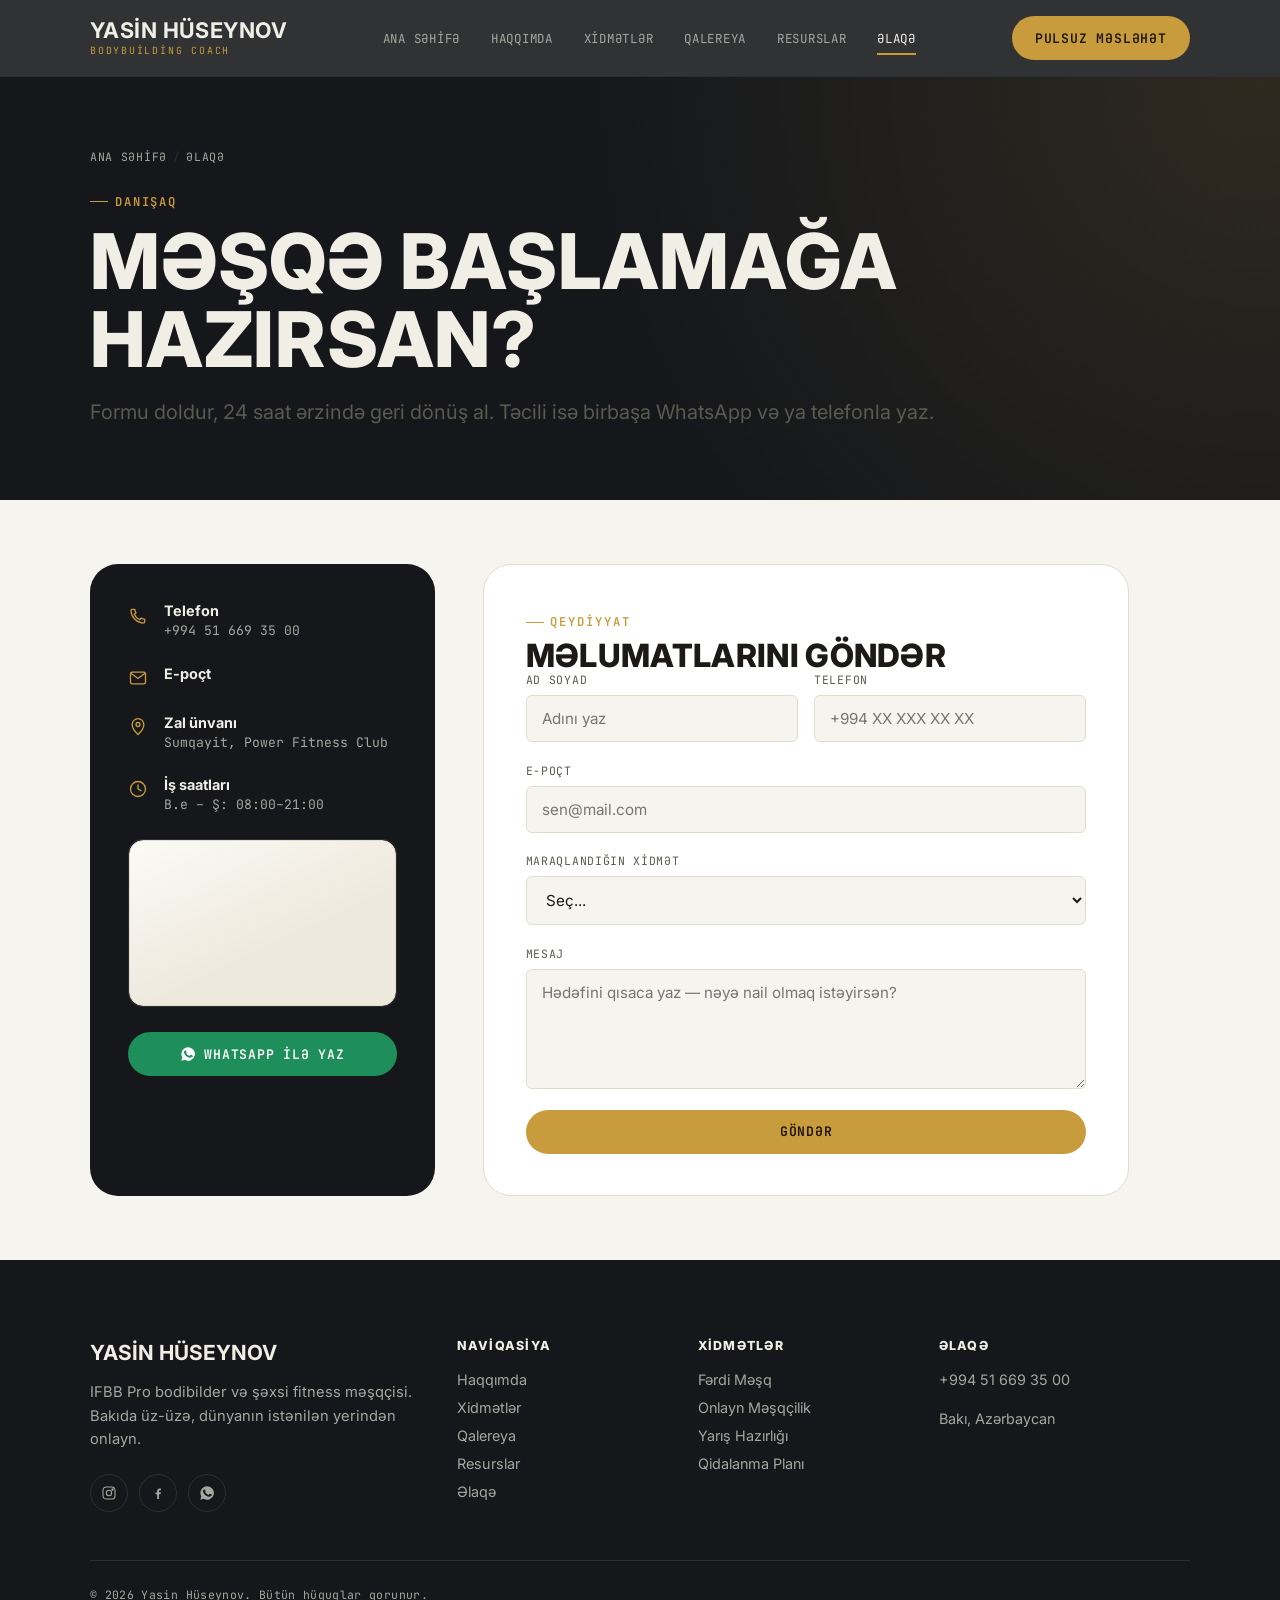
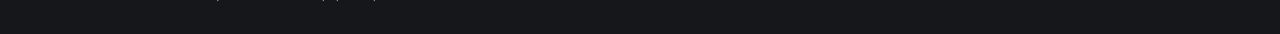
==== commit f56de955: "added" ====
--- a/elaqe.html
+++ b/elaqe.html
@@ -1,16 +1,21 @@
-<!DOCTYPE html>
+<!doctype html>
 <html lang="az">
-<head>
-<meta charset="UTF-8">
-<meta name="viewport" content="width=device-width, initial-scale=1.0">
-<title>Əlaqə — Yasin Hüseynov | Bodybuilding Coach</title>
-<meta name="description" content="Yasin Hüseynovlə əlaqə saxla — pulsuz məsləhət al və ya birbaşa qeydiyyatdan keç.">
-<link rel="icon" href="data:image/svg+xml,%3Csvg xmlns='http://www.w3.org/2000/svg' viewBox='0 0 100 100'%3E%3Ccircle cx='50' cy='50' r='48' fill='%2315171B'/%3E%3Ccircle cx='50' cy='50' r='34' fill='none' stroke='%23C89B3C' stroke-width='6'/%3E%3C/svg%3E">
-<link rel="stylesheet" href="css/style.css">
-</head>
-<body>
-
-<!-- ==========================================================
+  <head>
+    <meta charset="UTF-8" />
+    <meta name="viewport" content="width=device-width, initial-scale=1.0" />
+    <title>Əlaqə — Yasin Hüseynov | Bodybuilding Coach</title>
+    <meta
+      name="description"
+      content="Yasin Hüseynovlə əlaqə saxla — pulsuz məsləhət al və ya birbaşa qeydiyyatdan keç."
+    />
+    <link
+      rel="icon"
+      href="data:image/svg+xml,%3Csvg xmlns='http://www.w3.org/2000/svg' viewBox='0 0 100 100'%3E%3Ccircle cx='50' cy='50' r='48' fill='%2315171B'/%3E%3Ccircle cx='50' cy='50' r='34' fill='none' stroke='%23C89B3C' stroke-width='6'/%3E%3C/svg%3E"
+    />
+    <link rel="stylesheet" href="css/style.css" />
+  </head>
+  <body>
+    <!-- ==========================================================
      DƏYİŞ: telefon, e-poçt, ünvan və Google Xəritə linkini yeniləyin.
      QEYD (BACKEND YOXDUR): bu form hazırda "uğurlu" mesajını göstərir,
      amma real olaraq heç yerə göndərmir. Real e-poçt/bildiriş üçün:
@@ -21,186 +26,342 @@
      alternativ olaraq aşağıda göstərilib.
      ========================================================== -->
 
-<header class="nav">
-  <div class="nav__inner">
-    <a href="index.html" class="brand">
-      <strong>Yasin Hüseynov</strong>
-      <span>Bodybuilding Coach</span>
-    </a>
-    <nav class="nav__links" aria-label="Əsas naviqasiya">
-      <a href="index.html">Ana Səhifə</a>
-      <a href="haqqimda.html">Haqqımda</a>
-      <a href="xidmetler.html">Xidmətlər</a>
-      <a href="qalereya.html">Qalereya</a>
-      <a href="resurslar.html">Resurslar</a>
-      <a href="elaqe.html" aria-current="page">Əlaqə</a>
-    </nav>
-    <a href="elaqe.html" class="btn btn--bronze nav__cta">Pulsuz Məsləhət</a>
-    <button class="nav__burger" aria-label="Menyu" aria-expanded="false">
-      <span></span><span></span><span></span>
-    </button>
-  </div>
-  <div class="nav__mobile">
-    <a href="index.html">Ana Səhifə</a>
-    <a href="haqqimda.html">Haqqımda</a>
-    <a href="xidmetler.html">Xidmətlər</a>
-    <a href="qalereya.html">Qalereya</a>
-    <a href="resurslar.html">Resurslar</a>
-    <a href="elaqe.html">Əlaqə</a>
-    <a href="elaqe.html" class="btn btn--bronze">Pulsuz Məsləhət</a>
-  </div>
-</header>
-
-<section class="page-hero">
-  <div class="wrap">
-    <div class="crumb"><a href="index.html">Ana Səhifə</a><span class="sep">/</span>Əlaqə</div>
-    <span class="eyebrow">Danışaq</span>
-    <h1>Məşqə başlamağa hazırsan?</h1>
-    <p class="lead">Formu doldur, 24 saat ərzində geri dönüş al. Təcili isə birbaşa WhatsApp və ya telefonla yaz.</p>
-  </div>
-</section>
-
-<section class="section--tight">
-  <div class="wrap">
-    <div class="contact-grid">
-
-      <!-- ===== ƏLAQƏ MƏLUMATI ===== -->
-      <div class="info-card" data-reveal>
-        <div class="info-row">
-          <svg viewBox="0 0 24 24" fill="none" stroke="currentColor" stroke-width="1.6" stroke-linecap="round" stroke-linejoin="round"><path d="M5 4h3l1.5 4.5L7.5 10a12 12 0 0 0 6.5 6.5l1.5-2 4.5 1.5v3c0 1-1 1.5-2 1.5A16 16 0 0 1 3.5 6c0-1 .5-2 1.5-2z"/></svg>
-          <div><strong>Telefon</strong><a href="tel:+994501234567">+994 50 123 45 67</a></div>
+    <header class="nav">
+      <div class="nav__inner">
+        <a href="index.html" class="brand">
+          <strong>Yasin Hüseynov</strong>
+          <span>Bodybuilding Coach</span>
+        </a>
+        <nav class="nav__links" aria-label="Əsas naviqasiya">
+          <a href="index.html">Ana Səhifə</a>
+          <a href="haqqimda.html">Haqqımda</a>
+          <a href="xidmetler.html">Xidmətlər</a>
+          <a href="qalereya.html">Qalereya</a>
+          <a href="resurslar.html">Resurslar</a>
+          <a href="elaqe.html" aria-current="page">Əlaqə</a>
+        </nav>
+        <a href="elaqe.html" class="btn btn--bronze nav__cta"
+          >Pulsuz Məsləhət</a
+        >
+        <button class="nav__burger" aria-label="Menyu" aria-expanded="false">
+          <span></span><span></span><span></span>
+        </button>
+      </div>
+      <div class="nav__mobile">
+        <a href="index.html">Ana Səhifə</a>
+        <a href="haqqimda.html">Haqqımda</a>
+        <a href="xidmetler.html">Xidmətlər</a>
+        <a href="qalereya.html">Qalereya</a>
+        <a href="resurslar.html">Resurslar</a>
+        <a href="elaqe.html">Əlaqə</a>
+        <a href="elaqe.html" class="btn btn--bronze">Pulsuz Məsləhət</a>
+      </div>
+    </header>
+
+    <section class="page-hero">
+      <div class="wrap">
+        <div class="crumb">
+          <a href="index.html">Ana Səhifə</a><span class="sep">/</span>Əlaqə
         </div>
-        <div class="info-row">
-          <svg viewBox="0 0 24 24" fill="none" stroke="currentColor" stroke-width="1.6" stroke-linecap="round" stroke-linejoin="round"><rect x="3" y="5" width="18" height="14" rx="2"/><path d="M4 6.5l8 6 8-6"/></svg>
-          <div><strong>E-poçt</strong><a href="mailto:info@kamranaliyev.az">info@kamranaliyev.az</a></div>
+        <span class="eyebrow">Danışaq</span>
+        <h1>Məşqə başlamağa hazırsan?</h1>
+        <p class="lead">
+          Formu doldur, 24 saat ərzində geri dönüş al. Təcili isə birbaşa
+          WhatsApp və ya telefonla yaz.
+        </p>
+      </div>
+    </section>
+
+    <section class="section--tight">
+      <div class="wrap">
+        <div class="contact-grid">
+          <!-- ===== ƏLAQƏ MƏLUMATI ===== -->
+          <div class="info-card" data-reveal>
+            <div class="info-row">
+              <svg
+                viewBox="0 0 24 24"
+                fill="none"
+                stroke="currentColor"
+                stroke-width="1.6"
+                stroke-linecap="round"
+                stroke-linejoin="round"
+              >
+                <path
+                  d="M5 4h3l1.5 4.5L7.5 10a12 12 0 0 0 6.5 6.5l1.5-2 4.5 1.5v3c0 1-1 1.5-2 1.5A16 16 0 0 1 3.5 6c0-1 .5-2 1.5-2z"
+                />
+              </svg>
+              <div>
+                <strong>Telefon</strong
+                ><a href="tel:+994501234567">+994 51 669 35 00</a>
+              </div>
+            </div>
+            <div class="info-row">
+              <svg
+                viewBox="0 0 24 24"
+                fill="none"
+                stroke="currentColor"
+                stroke-width="1.6"
+                stroke-linecap="round"
+                stroke-linejoin="round"
+              >
+                <rect x="3" y="5" width="18" height="14" rx="2" />
+                <path d="M4 6.5l8 6 8-6" />
+              </svg>
+              <div><strong>E-poçt</strong><a href="mailto:"></a></div>
+            </div>
+            <div class="info-row">
+              <svg
+                viewBox="0 0 24 24"
+                fill="none"
+                stroke="currentColor"
+                stroke-width="1.6"
+                stroke-linecap="round"
+                stroke-linejoin="round"
+              >
+                <path d="M12 21s7-6.5 7-12a7 7 0 0 0-14 0c0 5.5 7 12 7 12z" />
+                <circle cx="12" cy="9" r="2.4" />
+              </svg>
+              <div>
+                <strong>Zal ünvanı</strong><span>Sumqayit, Power Fitness Club</span>
+              </div>
+            </div>
+            <div class="info-row">
+              <svg
+                viewBox="0 0 24 24"
+                fill="none"
+                stroke="currentColor"
+                stroke-width="1.6"
+                stroke-linecap="round"
+                stroke-linejoin="round"
+              >
+                <circle cx="12" cy="12" r="9" />
+                <path d="M12 7v5l3.5 2" />
+              </svg>
+              <div>
+                <strong>İş saatları</strong><span>B.e – Ş: 08:00–21:00</span>
+              </div>
+            </div>
+
+            <div class="map-frame">
+              <div class="photo-frame is-light" style="min-height: 100%">
+                <iframe
+                  src="https://www.google.com/maps/embed?pb=!1m18!1m12!1m3!1d1520.2310868400793!2d49.67916635547105!3d40.56984029798324!2m3!1f0!2f0!3f0!3m2!1i1024!2i768!4f13.1!3m3!1m2!1s0x4030912a2d54f1d5%3A0xdf640573bedf7afa!2sPower%20Fitness%20Club!5e0!3m2!1sen!2saz!4v1787188318827!5m2!1sen!2saz"
+                  width="100%"
+                  height="100%"
+                  style="border: 0"
+                  allowfullscreen=""
+                  loading="lazy"
+                  referrerpolicy="strict-origin-when-cross-origin"
+                ></iframe>
+              </div>
+            </div>
+
+            <a
+              href="https://wa.me/994516693500"
+              target="_blank"
+              rel="noopener"
+              class="btn btn--wa btn--block"
+            >
+              <svg
+                viewBox="0 0 24 24"
+                fill="currentColor"
+                style="width: 16px; height: 16px"
+              >
+                <path
+                  d="M12 2a10 10 0 0 0-8.6 15L2 22l5.2-1.4A10 10 0 1 0 12 2zm5.8 14.2c-.2.7-1.4 1.3-2 1.4-.5.1-1.1.2-3.6-.8-3-1.2-4.9-4.2-5-4.4-.1-.2-1.2-1.6-1.2-3 0-1.4.7-2.1 1-2.4.3-.3.6-.3.8-.3h.6c.2 0 .4 0 .6.5.2.5.7 1.8.8 1.9.1.2.1.3 0 .5-.1.2-.2.3-.3.5-.2.2-.3.3-.1.6.2.3.9 1.4 1.9 2.3 1.3 1.2 2.4 1.5 2.7 1.7.3.2.5.1.7-.1.2-.2.8-.9 1-1.2.2-.3.4-.2.7-.1.3.1 1.8.9 2.1 1 .3.2.5.2.6.3.1.2.1.9-.1 1.6z"
+                />
+              </svg>
+              WhatsApp ilə yaz
+            </a>
+          </div>
+
+          <!-- ===== FORM ===== -->
+          <div class="form-card" data-reveal>
+            <span class="eyebrow">Qeydiyyat</span>
+            <h2 style="margin-top: 0.6rem; font-size: clamp(1.5rem, 3vw, 2rem)">
+              Məlumatlarını göndər
+            </h2>
+
+            <form id="contactForm" class="field-set" novalidate>
+              <div class="field-row">
+                <div class="field">
+                  <label for="fullname">Ad Soyad</label>
+                  <input
+                    type="text"
+                    id="fullname"
+                    name="fullname"
+                    data-required
+                    placeholder="Adını yaz"
+                  />
+                  <span class="field__error">Zəhmət olmasa adını daxil et</span>
+                </div>
+                <div class="field">
+                  <label for="phone">Telefon</label>
+                  <input
+                    type="tel"
+                    id="phone"
+                    name="phone"
+                    data-required
+                    data-phone
+                    placeholder="+994 XX XXX XX XX"
+                  />
+                  <span class="field__error"
+                    >Düzgün telefon nömrəsi daxil et</span
+                  >
+                </div>
+              </div>
+
+              <div class="field">
+                <label for="email">E-poçt</label>
+                <input
+                  type="email"
+                  id="email"
+                  name="email"
+                  data-required
+                  placeholder="sen@mail.com"
+                />
+                <span class="field__error">Düzgün e-poçt ünvanı daxil et</span>
+              </div>
+
+              <div class="field">
+                <label for="service">Maraqlandığın xidmət</label>
+                <select id="service" name="service" data-required>
+                  <option value="">Seç...</option>
+                  <option value="Ferdi-Mesq">Fərdi Məşq Proqramı</option>
+                  <option value="Onlayn-Mesqcilik">Onlayn Məşqçilik</option>
+                  <option value="Yaris-Hazirligi">Yarış Hazırlığı</option>
+                  <option value="Qidalanma-Plani">Qidalanma Planı</option>
+                  <option value="Diger">Digər / Əmin deyiləm</option>
+                </select>
+                <span class="field__error">Zəhmət olmasa bir xidmət seç</span>
+              </div>
+
+              <div class="field">
+                <label for="message">Mesaj</label>
+                <textarea
+                  id="message"
+                  name="message"
+                  data-required
+                  placeholder="Hədəfini qısaca yaz — nəyə nail olmaq istəyirsən?"
+                ></textarea>
+                <span class="field__error">Zəhmət olmasa qısa mesaj yaz</span>
+              </div>
+
+              <button type="submit" class="btn btn--bronze btn--block">
+                Göndər
+              </button>
+            </form>
+
+            <div class="form-success">
+              <svg
+                viewBox="0 0 24 24"
+                fill="none"
+                stroke="currentColor"
+                stroke-width="1.6"
+                stroke-linecap="round"
+                stroke-linejoin="round"
+              >
+                <circle cx="12" cy="12" r="9" />
+                <polyline points="8 12.5 11 15.5 16 9" />
+              </svg>
+              <h3>Təşəkkürlər!</h3>
+              <p class="body-text">
+                Xəta baş verdi. Zəhmət olmasa birbaşa WhatsApp-dan yaz.
+              </p>
+            </div>
+          </div>
         </div>
-        <div class="info-row">
-          <svg viewBox="0 0 24 24" fill="none" stroke="currentColor" stroke-width="1.6" stroke-linecap="round" stroke-linejoin="round"><path d="M12 21s7-6.5 7-12a7 7 0 0 0-14 0c0 5.5 7 12 7 12z"/><circle cx="12" cy="9" r="2.4"/></svg>
-          <div><strong>Zal ünvanı</strong><span>Nizami küç., Bakı</span></div>
+      </div>
+    </section>
+
+    <footer class="site-footer">
+      <div class="wrap">
+        <div class="footer__grid">
+          <div class="footer__brand">
+            <strong
+              style="
+                font-family: var(--f-display);
+                font-size: 1.3rem;
+                color: var(--bone);
+                text-transform: uppercase;
+              "
+              >Yasin Hüseynov</strong
+            >
+            <p>
+              IFBB Pro bodibilder və şəxsi fitness məşqçisi. Bakıda üz-üzə,
+              dünyanın istənilən yerindən onlayn.
+            </p>
+            <div class="footer__social">
+              <a
+                href="https://www.instagram.com/guuseynov/"
+                aria-label="Instagram"
+                ><svg
+                  viewBox="0 0 24 24"
+                  fill="none"
+                  stroke="currentColor"
+                  stroke-width="1.6"
+                >
+                  <rect x="3" y="3" width="18" height="18" rx="5" />
+                  <circle cx="12" cy="12" r="4" />
+                  <circle cx="17.3" cy="6.7" r="1" /></svg
+              ></a>
+              <a href="#" aria-label="Facebook"
+                ><svg viewBox="0 0 24 24" fill="currentColor">
+                  <path
+                    d="M13.5 21v-7.2h2.4l.4-2.8h-2.8v-1.8c0-.8.2-1.3 1.4-1.3h1.5V5.4c-.3 0-1.1-.1-2.1-.1-2.1 0-3.6 1.3-3.6 3.7v2.1H8.3v2.8h2.4V21h2.8z"
+                  /></svg
+              ></a>
+              <a
+                href="https://wa.me/994516693500"
+                target="_blank"
+                rel="noopener"
+                aria-label="WhatsApp"
+                ><svg viewBox="0 0 24 24" fill="currentColor">
+                  <path
+                    d="M12 2a10 10 0 0 0-8.6 15L2 22l5.2-1.4A10 10 0 1 0 12 2zm5.8 14.2c-.2.7-1.4 1.3-2 1.4-.5.1-1.1.2-3.6-.8-3-1.2-4.9-4.2-5-4.4-.1-.2-1.2-1.6-1.2-3 0-1.4.7-2.1 1-2.4.3-.3.6-.3.8-.3h.6c.2 0 .4 0 .6.5.2.5.7 1.8.8 1.9.1.2.1.3 0 .5-.1.2-.2.3-.3.5-.2.2-.3.3-.1.6.2.3.9 1.4 1.9 2.3 1.3 1.2 2.4 1.5 2.7 1.7.3.2.5.1.7-.1.2-.2.8-.9 1-1.2.2-.3.4-.2.7-.1.3.1 1.8.9 2.1 1 .3.2.5.2.6.3.1.2.1.9-.1 1.6z"
+                  /></svg
+              ></a>
+            </div>
+          </div>
+          <div class="footer__col">
+            <h4>Naviqasiya</h4>
+            <ul>
+              <li><a href="haqqimda.html">Haqqımda</a></li>
+              <li><a href="xidmetler.html">Xidmətlər</a></li>
+              <li><a href="qalereya.html">Qalereya</a></li>
+              <li><a href="resurslar.html">Resurslar</a></li>
+              <li><a href="elaqe.html">Əlaqə</a></li>
+            </ul>
+          </div>
+          <div class="footer__col">
+            <h4>Xidmətlər</h4>
+            <ul>
+              <li><a href="xidmetler.html">Fərdi Məşq</a></li>
+              <li><a href="xidmetler.html">Onlayn Məşqçilik</a></li>
+              <li><a href="xidmetler.html">Yarış Hazırlığı</a></li>
+              <li><a href="xidmetler.html">Qidalanma Planı</a></li>
+            </ul>
+          </div>
+          <div class="footer__col">
+            <h4>Əlaqə</h4>
+            <ul>
+              <li><a href="tel:+994501234567">+994 51 669 35 00</a></li>
+              <li>
+                <a href="mailto:"></a>
+              </li>
+              <li>Bakı, Azərbaycan</li>
+            </ul>
+          </div>
         </div>
-        <div class="info-row">
-          <svg viewBox="0 0 24 24" fill="none" stroke="currentColor" stroke-width="1.6" stroke-linecap="round" stroke-linejoin="round"><circle cx="12" cy="12" r="9"/><path d="M12 7v5l3.5 2"/></svg>
-          <div><strong>İş saatları</strong><span>B.e – Ş: 08:00–21:00</span></div>
+        <div class="footer__bottom">
+          <span
+            >© <span data-year></span> Yasin Hüseynov. Bütün hüquqlar
+            qorunur.</span
+          >
         </div>
-
-        <div class="map-frame">
-          <div class="photo-frame is-light" style="min-height:100%;">
-            <svg viewBox="0 0 24 24" fill="none" stroke="currentColor" stroke-width="1.4" stroke-linecap="round" stroke-linejoin="round"><path d="M12 21s7-6.5 7-12a7 7 0 0 0-14 0c0 5.5 7 12 7 12z"/><circle cx="12" cy="9" r="2.4"/></svg>
-            <span class="photo-frame__label"><b>Google Xəritə</b>Zalın ünvanı ilə xəritə embed kodunu buraya yerləşdirin</span>
-          </div>
-        </div>
-
-        <a href="https://wa.me/994501234567" target="_blank" rel="noopener" class="btn btn--wa btn--block">
-          <svg viewBox="0 0 24 24" fill="currentColor" style="width:16px;height:16px;"><path d="M12 2a10 10 0 0 0-8.6 15L2 22l5.2-1.4A10 10 0 1 0 12 2zm5.8 14.2c-.2.7-1.4 1.3-2 1.4-.5.1-1.1.2-3.6-.8-3-1.2-4.9-4.2-5-4.4-.1-.2-1.2-1.6-1.2-3 0-1.4.7-2.1 1-2.4.3-.3.6-.3.8-.3h.6c.2 0 .4 0 .6.5.2.5.7 1.8.8 1.9.1.2.1.3 0 .5-.1.2-.2.3-.3.5-.2.2-.3.3-.1.6.2.3.9 1.4 1.9 2.3 1.3 1.2 2.4 1.5 2.7 1.7.3.2.5.1.7-.1.2-.2.8-.9 1-1.2.2-.3.4-.2.7-.1.3.1 1.8.9 2.1 1 .3.2.5.2.6.3.1.2.1.9-.1 1.6z"/></svg>
-          WhatsApp ilə yaz
-        </a>
-      </div>
-
-      <!-- ===== FORM ===== -->
-      <div class="form-card" data-reveal>
-        <span class="eyebrow">Qeydiyyat</span>
-        <h2 style="margin-top:.6rem;font-size:clamp(1.5rem,3vw,2rem);">Məlumatlarını göndər</h2>
-
-        <form id="contactForm" class="field-set" novalidate>
-          <div class="field-row">
-            <div class="field">
-              <label for="fullname">Ad Soyad</label>
-              <input type="text" id="fullname" name="fullname" data-required placeholder="Adını yaz">
-              <span class="field__error">Zəhmət olmasa adını daxil et</span>
-            </div>
-            <div class="field">
-              <label for="phone">Telefon</label>
-              <input type="tel" id="phone" name="phone" data-required data-phone placeholder="+994 XX XXX XX XX">
-              <span class="field__error">Düzgün telefon nömrəsi daxil et</span>
-            </div>
-          </div>
-
-          <div class="field">
-            <label for="email">E-poçt</label>
-            <input type="email" id="email" name="email" data-required placeholder="sen@mail.com">
-            <span class="field__error">Düzgün e-poçt ünvanı daxil et</span>
-          </div>
-
-          <div class="field">
-            <label for="service">Maraqlandığın xidmət</label>
-            <select id="service" name="service" data-required>
-              <option value="">Seç...</option>
-              <option value="Ferdi-Mesq">Fərdi Məşq Proqramı</option>
-              <option value="Onlayn-Mesqcilik">Onlayn Məşqçilik</option>
-              <option value="Yaris-Hazirligi">Yarış Hazırlığı</option>
-              <option value="Qidalanma-Plani">Qidalanma Planı</option>
-              <option value="Diger">Digər / Əmin deyiləm</option>
-            </select>
-            <span class="field__error">Zəhmət olmasa bir xidmət seç</span>
-          </div>
-
-          <div class="field">
-            <label for="message">Mesaj</label>
-            <textarea id="message" name="message" data-required placeholder="Hədəfini qısaca yaz — nəyə nail olmaq istəyirsən?"></textarea>
-            <span class="field__error">Zəhmət olmasa qısa mesaj yaz</span>
-          </div>
-
-          <button type="submit" class="btn btn--bronze btn--block">Göndər</button>
-        </form>
-
-        <div class="form-success">
-          <svg viewBox="0 0 24 24" fill="none" stroke="currentColor" stroke-width="1.6" stroke-linecap="round" stroke-linejoin="round"><circle cx="12" cy="12" r="9"/><polyline points="8 12.5 11 15.5 16 9"/></svg>
-          <h3>Təşəkkürlər!</h3>
-          <p class="body-text">Xəta baş verdi. Zəhmət olmasa birbaşa WhatsApp-dan yaz.</p>
-        </div>
-      </div>
-
-    </div>
-  </div>
-</section>
-
-<footer class="site-footer">
-  <div class="wrap">
-    <div class="footer__grid">
-      <div class="footer__brand">
-        <strong style="font-family:var(--f-display);font-size:1.3rem;color:var(--bone);text-transform:uppercase;">Yasin Hüseynov</strong>
-        <p>IFBB Pro bodibilder və şəxsi fitness məşqçisi. Bakıda üz-üzə, dünyanın istənilən yerindən onlayn.</p>
-        <div class="footer__social">
-          <a href="#" aria-label="Instagram"><svg viewBox="0 0 24 24" fill="none" stroke="currentColor" stroke-width="1.6"><rect x="3" y="3" width="18" height="18" rx="5"/><circle cx="12" cy="12" r="4"/><circle cx="17.3" cy="6.7" r="1"/></svg></a>
-          <a href="#" aria-label="Facebook"><svg viewBox="0 0 24 24" fill="currentColor"><path d="M13.5 21v-7.2h2.4l.4-2.8h-2.8v-1.8c0-.8.2-1.3 1.4-1.3h1.5V5.4c-.3 0-1.1-.1-2.1-.1-2.1 0-3.6 1.3-3.6 3.7v2.1H8.3v2.8h2.4V21h2.8z"/></svg></a>
-          <a href="https://wa.me/994501234567" target="_blank" rel="noopener" aria-label="WhatsApp"><svg viewBox="0 0 24 24" fill="currentColor"><path d="M12 2a10 10 0 0 0-8.6 15L2 22l5.2-1.4A10 10 0 1 0 12 2zm5.8 14.2c-.2.7-1.4 1.3-2 1.4-.5.1-1.1.2-3.6-.8-3-1.2-4.9-4.2-5-4.4-.1-.2-1.2-1.6-1.2-3 0-1.4.7-2.1 1-2.4.3-.3.6-.3.8-.3h.6c.2 0 .4 0 .6.5.2.5.7 1.8.8 1.9.1.2.1.3 0 .5-.1.2-.2.3-.3.5-.2.2-.3.3-.1.6.2.3.9 1.4 1.9 2.3 1.3 1.2 2.4 1.5 2.7 1.7.3.2.5.1.7-.1.2-.2.8-.9 1-1.2.2-.3.4-.2.7-.1.3.1 1.8.9 2.1 1 .3.2.5.2.6.3.1.2.1.9-.1 1.6z"/></svg></a>
-        </div>
-      </div>
-      <div class="footer__col">
-        <h4>Naviqasiya</h4>
-        <ul>
-          <li><a href="haqqimda.html">Haqqımda</a></li>
-          <li><a href="xidmetler.html">Xidmətlər</a></li>
-          <li><a href="qalereya.html">Qalereya</a></li>
-          <li><a href="resurslar.html">Resurslar</a></li>
-          <li><a href="elaqe.html">Əlaqə</a></li>
-        </ul>
-      </div>
-      <div class="footer__col">
-        <h4>Xidmətlər</h4>
-        <ul>
-          <li><a href="xidmetler.html">Fərdi Məşq</a></li>
-          <li><a href="xidmetler.html">Onlayn Məşqçilik</a></li>
-          <li><a href="xidmetler.html">Yarış Hazırlığı</a></li>
-          <li><a href="xidmetler.html">Qidalanma Planı</a></li>
-        </ul>
-      </div>
-      <div class="footer__col">
-        <h4>Əlaqə</h4>
-        <ul>
-          <li><a href="tel:+994501234567">+994 50 123 45 67</a></li>
-          <li><a href="mailto:info@kamranaliyev.az">info@kamranaliyev.az</a></li>
-          <li>Bakı, Azərbaycan</li>
-        </ul>
-      </div>
-    </div>
-    <div class="footer__bottom">
-      <span>© <span data-year></span> Yasin Hüseynov. Bütün hüquqlar qorunur.</span>
-      <span>Sayt nümunə məzmunla hazırlanıb — şəkil və qiymətlər dəyişdirilməlidir.</span>
-    </div>
-  </div>
-</footer>
-
-<script src="js/main.js"></script>
-</body>
+      </div>
+    </footer>
+
+    <script src="js/main.js"></script>
+  </body>
 </html>
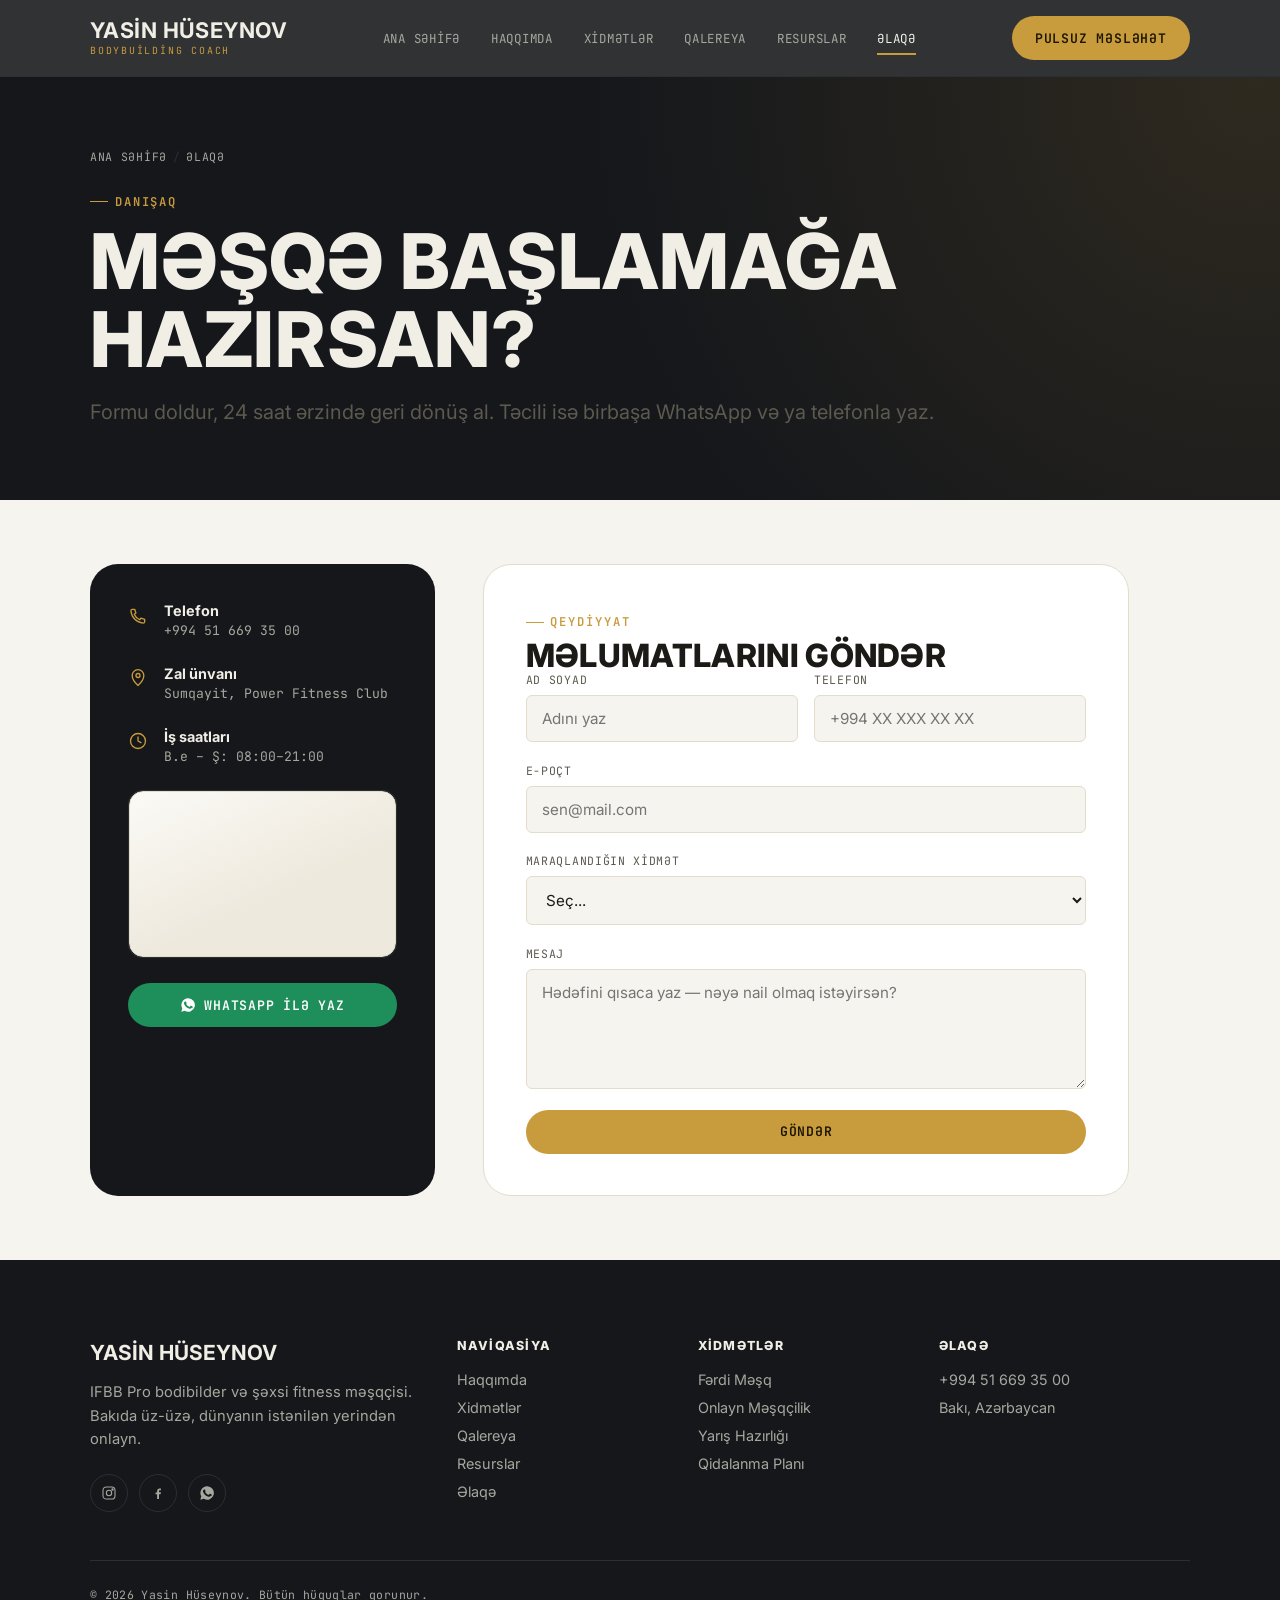
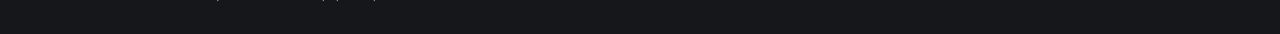
==== commit 350a4206: "added" ====
--- a/elaqe.html
+++ b/elaqe.html
@@ -94,20 +94,6 @@
                 <strong>Telefon</strong
                 ><a href="tel:+994501234567">+994 51 669 35 00</a>
               </div>
-            </div>
-            <div class="info-row">
-              <svg
-                viewBox="0 0 24 24"
-                fill="none"
-                stroke="currentColor"
-                stroke-width="1.6"
-                stroke-linecap="round"
-                stroke-linejoin="round"
-              >
-                <rect x="3" y="5" width="18" height="14" rx="2" />
-                <path d="M4 6.5l8 6 8-6" />
-              </svg>
-              <div><strong>E-poçt</strong><a href="mailto:"></a></div>
             </div>
             <div class="info-row">
               <svg
@@ -346,9 +332,6 @@
             <h4>Əlaqə</h4>
             <ul>
               <li><a href="tel:+994501234567">+994 51 669 35 00</a></li>
-              <li>
-                <a href="mailto:"></a>
-              </li>
               <li>Bakı, Azərbaycan</li>
             </ul>
           </div>
--- a/css/style.css
+++ b/css/style.css
@@ -9,21 +9,34 @@
 
 :root {
   /* --- Rənglər --- */
-  --chalk: #F6F4EE;      /* əsas isti-ağ fon */
-  --chalk-2: #EEE9DD;    /* alternativ bölmə fonu, bir az tünd */
-  --paper: #FFFFFF;      /* kartlar */
-  --iron: #15171B;       /* əsas tünd fon */
-  --iron-2: #1D2025;     /* tünd üzərində kart */
-  --iron-3: #24272D;     /* tünd üzərində hover/border */
-  --ink: #1C1A16;        /* əsas mətn (açıq fonda) */
-  --ink-soft: #5C594F;   /* ikincil mətn (açıq fonda) */
-  --bone: #F1EEE6;       /* əsas mətn (tünd fonda) */
-  --bone-soft: #A6A79E;  /* ikincil mətn (tünd fonda) */
-  --bronze: #C89B3C;     /* tək aksent rəng */
+  --chalk: #F6F4EE;
+  /* əsas isti-ağ fon */
+  --chalk-2: #EEE9DD;
+  /* alternativ bölmə fonu, bir az tünd */
+  --paper: #FFFFFF;
+  /* kartlar */
+  --iron: #15171B;
+  /* əsas tünd fon */
+  --iron-2: #1D2025;
+  /* tünd üzərində kart */
+  --iron-3: #24272D;
+  /* tünd üzərində hover/border */
+  --ink: #1C1A16;
+  /* əsas mətn (açıq fonda) */
+  --ink-soft: #5C594F;
+  /* ikincil mətn (açıq fonda) */
+  --bone: #F1EEE6;
+  /* əsas mətn (tünd fonda) */
+  --bone-soft: #A6A79E;
+  /* ikincil mətn (tünd fonda) */
+  --bronze: #C89B3C;
+  /* tək aksent rəng */
   --bronze-deep: #9C7527;
   --bronze-pale: #E8D9AE;
-  --line: #E2DCCB;       /* açıq fonda incə xətt */
-  --line-dark: #2B2E33;  /* tünd fonda incə xətt */
+  --line: #E2DCCB;
+  /* açıq fonda incə xətt */
+  --line-dark: #2B2E33;
+  /* tünd fonda incə xətt */
   --danger: #B3402E;
 
   /* --- Tipoqrafiya --- */
@@ -39,17 +52,25 @@
   --gap: clamp(1.5rem, 3vw, 3rem);
   --section-pad: clamp(4rem, 9vw, 7.5rem);
 
-  --shadow-card: 0 1px 2px rgba(20,18,14,.04), 0 12px 28px -14px rgba(20,18,14,.18);
-  --shadow-lift: 0 20px 44px -18px rgba(20,18,14,.35);
-
-  --ease: cubic-bezier(.19,1,.22,1);
+  --shadow-card: 0 1px 2px rgba(20, 18, 14, .04), 0 12px 28px -14px rgba(20, 18, 14, .18);
+  --shadow-lift: 0 20px 44px -18px rgba(20, 18, 14, .35);
+
+  --ease: cubic-bezier(.19, 1, .22, 1);
 }
 
 /* =========================================================
    RESET
    ========================================================= */
-*, *::before, *::after { box-sizing: border-box; }
-html { scroll-behavior: smooth; }
+*,
+*::before,
+*::after {
+  box-sizing: border-box;
+}
+
+html {
+  scroll-behavior: smooth;
+}
+
 body {
   margin: 0;
   font-family: var(--f-body);
@@ -59,17 +80,63 @@
   text-rendering: optimizeLegibility;
   overflow-x: hidden;
 }
-img, svg { max-width: 100%; display: block; }
-a { color: inherit; text-decoration: none; }
-ul { list-style: none; margin: 0; padding: 0; }
-button { font: inherit; cursor: pointer; }
-input, textarea, select { font: inherit; }
-h1, h2, h3, h4 { margin: 0; font-family: var(--f-display); font-weight: 800; letter-spacing: .01em; line-height: 1.02; }
-p { margin: 0; }
+
+img,
+svg {
+  max-width: 100%;
+  display: block;
+}
+
+a {
+  color: inherit;
+  text-decoration: none;
+}
+
+ul {
+  list-style: none;
+  margin: 0;
+  padding: 0;
+}
+
+button {
+  font: inherit;
+  cursor: pointer;
+}
+
+input,
+textarea,
+select {
+  font: inherit;
+}
+
+h1,
+h2,
+h3,
+h4 {
+  margin: 0;
+  font-family: var(--f-display);
+  font-weight: 800;
+  letter-spacing: .01em;
+  line-height: 1.02;
+}
+
+p {
+  margin: 0;
+}
 
 @media (prefers-reduced-motion: reduce) {
-  html { scroll-behavior: auto; }
-  *, *::before, *::after { animation-duration: .001ms !important; animation-iteration-count: 1 !important; transition-duration: .001ms !important; scroll-behavior: auto !important; }
+  html {
+    scroll-behavior: auto;
+  }
+
+  *,
+  *::before,
+  *::after {
+    animation-duration: .001ms !important;
+    animation-iteration-count: 1 !important;
+    transition-duration: .001ms !important;
+    scroll-behavior: auto !important;
+  }
 }
 
 :focus-visible {
@@ -92,6 +159,7 @@
   color: var(--bronze);
   font-weight: 600;
 }
+
 .eyebrow::before {
   content: "";
   width: 18px;
@@ -99,12 +167,35 @@
   background: var(--bronze);
   display: inline-block;
 }
-.section--dark .eyebrow { color: var(--bronze); }
-
-h1, .h1 { font-size: clamp(2.7rem, 6vw, 5.4rem); text-transform: uppercase; }
-h2, .h2 { font-size: clamp(2rem, 4vw, 3.2rem); text-transform: uppercase; }
-h3, .h3 { font-size: clamp(1.3rem, 2vw, 1.7rem); text-transform: uppercase; }
-h4, .h4 { font-size: 1.05rem; text-transform: uppercase; letter-spacing: .02em; }
+
+.section--dark .eyebrow {
+  color: var(--bronze);
+}
+
+h1,
+.h1 {
+  font-size: clamp(2.7rem, 6vw, 5.4rem);
+  text-transform: uppercase;
+}
+
+h2,
+.h2 {
+  font-size: clamp(2rem, 4vw, 3.2rem);
+  text-transform: uppercase;
+}
+
+h3,
+.h3 {
+  font-size: clamp(1.3rem, 2vw, 1.7rem);
+  text-transform: uppercase;
+}
+
+h4,
+.h4 {
+  font-size: 1.05rem;
+  text-transform: uppercase;
+  letter-spacing: .02em;
+}
 
 .lead {
   font-size: clamp(1.05rem, 1.6vw, 1.25rem);
@@ -112,10 +203,20 @@
   color: var(--ink-soft);
   max-width: 46em;
 }
-.section--dark .lead { color: var(--bone-soft); }
-
-.body-text { font-size: 1rem; line-height: 1.7; color: var(--ink-soft); }
-.section--dark .body-text { color: var(--bone-soft); }
+
+.section--dark .lead {
+  color: var(--bone-soft);
+}
+
+.body-text {
+  font-size: 1rem;
+  line-height: 1.7;
+  color: var(--ink-soft);
+}
+
+.section--dark .body-text {
+  color: var(--bone-soft);
+}
 
 .stat-num {
   font-family: var(--f-mono);
@@ -131,27 +232,80 @@
   margin-inline: auto;
   padding-inline: clamp(1.25rem, 5vw, 2.5rem);
 }
-section { padding-block: var(--section-pad); position: relative; }
-.section--dark { background: var(--iron); color: var(--bone); }
-.section--chalk2 { background: var(--chalk-2); }
-.section--tight { padding-block: clamp(2.5rem, 5vw, 4rem); }
-
-.grid { display: grid; gap: var(--gap); }
-.grid-2 { grid-template-columns: 1fr; }
-.grid-3 { grid-template-columns: 1fr; }
-.grid-4 { grid-template-columns: repeat(2, 1fr); }
+
+section {
+  padding-block: var(--section-pad);
+  position: relative;
+}
+
+.section--dark {
+  background: var(--iron);
+  color: var(--bone);
+}
+
+.section--chalk2 {
+  background: var(--chalk-2);
+}
+
+.section--tight {
+  padding-block: clamp(2.5rem, 5vw, 4rem);
+}
+
+.grid {
+  display: grid;
+  gap: var(--gap);
+}
+
+.grid-2 {
+  grid-template-columns: 1fr;
+}
+
+.grid-3 {
+  grid-template-columns: 1fr;
+}
+
+.grid-4 {
+  grid-template-columns: repeat(2, 1fr);
+}
+@media (max-width:940px) {
+  .r1 {
+    display: flex;
+    flex-direction: column;
+  }
+}
 @media (min-width: 720px) {
-  .grid-2 { grid-template-columns: 1fr 1fr; }
-  .grid-3 { grid-template-columns: repeat(3, 1fr); }
-}
+  
+
+  .grid-2 {
+    grid-template-columns: 1fr 1fr;
+  }
+
+  .grid-3 {
+    grid-template-columns: repeat(3, 1fr);
+  }
+}
+
 @media (min-width: 900px) {
-  .grid-4 { grid-template-columns: repeat(4, 1fr); }
-}
-
-.section-head { max-width: 42em; margin-bottom: clamp(2.25rem, 5vw, 3.5rem); }
-.section-head h2 { margin-top: .6rem; }
+  .grid-4 {
+    grid-template-columns: repeat(4, 1fr);
+  }
+}
+
+.section-head {
+  max-width: 42em;
+  margin-bottom: clamp(2.25rem, 5vw, 3.5rem);
+}
+
+.section-head h2 {
+  margin-top: .6rem;
+}
+
 .section-head--between {
-  display: flex; flex-wrap: wrap; align-items: flex-end; justify-content: space-between; gap: 1.5rem;
+  display: flex;
+  flex-wrap: wrap;
+  align-items: flex-end;
+  justify-content: space-between;
+  gap: 1.5rem;
 }
 
 .divider {
@@ -160,7 +314,10 @@
   border: 0;
   margin: 0;
 }
-.section--dark .divider { background: var(--line-dark); }
+
+.section--dark .divider {
+  background: var(--line-dark);
+}
 
 /* dot-rule: bürünc "təkrar tab" ayırıcı — çəki lövhəsi ritmindən ilhamlanıb */
 .plate-rule {
@@ -170,13 +327,26 @@
   margin-block: clamp(2.5rem, 6vw, 4.5rem);
   opacity: .8;
 }
+
 .plate-rule span {
-  width: 5px; height: 5px; border-radius: 50%; background: var(--bronze);
-}
-.plate-rule::before, .plate-rule::after {
-  content: ""; height: 1px; flex: 1; background: var(--line);
-}
-.section--dark .plate-rule::before, .section--dark .plate-rule::after { background: var(--line-dark); }
+  width: 5px;
+  height: 5px;
+  border-radius: 50%;
+  background: var(--bronze);
+}
+
+.plate-rule::before,
+.plate-rule::after {
+  content: "";
+  height: 1px;
+  flex: 1;
+  background: var(--line);
+}
+
+.section--dark .plate-rule::before,
+.section--dark .plate-rule::after {
+  background: var(--line-dark);
+}
 
 /* =========================================================
    BUTTONS
@@ -197,52 +367,114 @@
   transition: transform .35s var(--ease), background .25s ease, color .25s ease, border-color .25s ease;
   white-space: nowrap;
 }
-.btn:hover { transform: translateY(-2px); }
-.btn:active { transform: translateY(0); }
-
-.btn--bronze { background: var(--bronze); color: #1B1502; }
-.btn--bronze:hover { background: var(--bronze-deep); color: var(--bone); }
-
-.btn--ghost-dark { border-color: rgba(241,238,230,.35); color: var(--bone); }
-.btn--ghost-dark:hover { border-color: var(--bronze); color: var(--bronze); }
-
-.btn--ghost-light { border-color: var(--ink); color: var(--ink); }
-.btn--ghost-light:hover { border-color: var(--bronze-deep); color: var(--bronze-deep); }
-
-.btn--block { width: 100%; }
-.btn--sm { padding: .7em 1.3em; font-size: .74rem; }
+
+.btn:hover {
+  transform: translateY(-2px);
+}
+
+.btn:active {
+  transform: translateY(0);
+}
+
+.btn--bronze {
+  background: var(--bronze);
+  color: #1B1502;
+}
+
+.btn--bronze:hover {
+  background: var(--bronze-deep);
+  color: var(--bone);
+}
+
+.btn--ghost-dark {
+  border-color: rgba(241, 238, 230, .35);
+  color: var(--bone);
+}
+
+.btn--ghost-dark:hover {
+  border-color: var(--bronze);
+  color: var(--bronze);
+}
+
+.btn--ghost-light {
+  border-color: var(--ink);
+  color: var(--ink);
+}
+
+.btn--ghost-light:hover {
+  border-color: var(--bronze-deep);
+  color: var(--bronze-deep);
+}
+
+.btn--block {
+  width: 100%;
+}
+
+.btn--sm {
+  padding: .7em 1.3em;
+  font-size: .74rem;
+}
 
 .btn--wa {
-  background: #1E8E5A; color: #fff;
-}
-.btn--wa:hover { background: #176B44; }
+  background: #1E8E5A;
+  color: #fff;
+}
+
+.btn--wa:hover {
+  background: #176B44;
+}
 
 /* =========================================================
    NAV
    ========================================================= */
 .nav {
-  position: sticky; top: 0; z-index: 100;
-  background: rgba(21,23,27,.88);
+  position: sticky;
+  top: 0;
+  z-index: 100;
+  background: rgba(21, 23, 27, .88);
   backdrop-filter: blur(10px);
   border-bottom: 1px solid var(--line-dark);
   transition: box-shadow .3s ease;
 }
-.nav.is-scrolled { box-shadow: 0 12px 30px -18px rgba(0,0,0,.6); }
+
+.nav.is-scrolled {
+  box-shadow: 0 12px 30px -18px rgba(0, 0, 0, .6);
+}
+
 .nav__inner {
   max-width: var(--container);
   margin-inline: auto;
   padding: 0 clamp(1.25rem, 5vw, 2.5rem);
   height: 76px;
-  display: flex; align-items: center; justify-content: space-between;
+  display: flex;
+  align-items: center;
+  justify-content: space-between;
   gap: 1.5rem;
 }
-.brand { display: flex; flex-direction: column; line-height: 1; gap: .3rem; color: var(--bone); }
+
+.brand {
+  display: flex;
+  flex-direction: column;
+  line-height: 1;
+  gap: .3rem;
+  color: var(--bone);
+}
+
 .brand strong {
-  font-family: var(--f-display); font-size: 1.35rem; letter-spacing: .02em; text-transform: uppercase;
-}
+  font-family: var(--f-display);
+  font-size: 1.35rem;
+  letter-spacing: .02em;
+  text-transform: uppercase;
+}
+
 .brand span {
-  font-family: var(--f-mono); font-size: .62rem; letter-spacing: .18em; text-transform: uppercase; color: var(--bronze);
-}
+  font-family: var(--f-mono);
+  font-size: .62rem;
+  letter-spacing: .18em;
+  text-transform: uppercase;
+  color: var(--bronze);
+}
+
 .nav__links {
   display: none;
   align-items: center;
@@ -253,27 +485,79 @@
   text-transform: uppercase;
   color: var(--bone-soft);
 }
-.nav__links a { position: relative; padding: .4rem 0; transition: color .2s ease; }
-.nav__links a:hover, .nav__links a[aria-current="page"] { color: var(--bone); }
+
+.nav__links a {
+  position: relative;
+  padding: .4rem 0;
+  transition: color .2s ease;
+}
+
+.nav__links a:hover,
+.nav__links a[aria-current="page"] {
+  color: var(--bone);
+}
+
 .nav__links a[aria-current="page"]::after {
-  content: ""; position: absolute; left: 0; right: 0; bottom: -2px; height: 2px; background: var(--bronze);
-}
-.nav__cta { display: none; }
+  content: "";
+  position: absolute;
+  left: 0;
+  right: 0;
+  bottom: -2px;
+  height: 2px;
+  background: var(--bronze);
+}
+
+.nav__cta {
+  display: none;
+}
+
 @media (min-width: 940px) {
-  .nav__links { display: flex; }
-  .nav__cta { display: inline-flex; }
+  .nav__links {
+    display: flex;
+  }
+
+  .nav__cta {
+    display: inline-flex;
+  }
 }
 
 .nav__burger {
-  display: inline-flex; flex-direction: column; justify-content: center; gap: 5px;
-  width: 42px; height: 42px; border: 1px solid var(--line-dark); border-radius: 50%;
-  background: transparent; align-items: center;
-}
-.nav__burger span { width: 16px; height: 2px; background: var(--bone); transition: transform .3s ease, opacity .3s ease; }
-.nav__burger[aria-expanded="true"] span:nth-child(1) { transform: translateY(7px) rotate(45deg); }
-.nav__burger[aria-expanded="true"] span:nth-child(2) { opacity: 0; }
-.nav__burger[aria-expanded="true"] span:nth-child(3) { transform: translateY(-7px) rotate(-45deg); }
-@media (min-width: 940px) { .nav__burger { display: none; } }
+  display: inline-flex;
+  flex-direction: column;
+  justify-content: center;
+  gap: 5px;
+  width: 42px;
+  height: 42px;
+  border: 1px solid var(--line-dark);
+  border-radius: 50%;
+  background: transparent;
+  align-items: center;
+}
+
+.nav__burger span {
+  width: 16px;
+  height: 2px;
+  background: var(--bone);
+  transition: transform .3s ease, opacity .3s ease;
+}
+
+.nav__burger[aria-expanded="true"] span:nth-child(1) {
+  transform: translateY(7px) rotate(45deg);
+}
+
+.nav__burger[aria-expanded="true"] span:nth-child(2) {
+  opacity: 0;
+}
+
+.nav__burger[aria-expanded="true"] span:nth-child(3) {
+  transform: translateY(-7px) rotate(-45deg);
+}
+
+@media (min-width: 940px) {
+  .nav__burger {
+    display: none;
+  }
+}
 
 .nav__mobile {
   display: none;
@@ -281,16 +565,34 @@
   background: var(--iron);
   border-bottom: 1px solid var(--line-dark);
 }
-.nav__mobile.is-open { display: flex; }
+
+.nav__mobile.is-open {
+  display: flex;
+}
+
 .nav__mobile a {
   padding: 1rem clamp(1.25rem, 5vw, 2.5rem);
   border-top: 1px solid var(--line-dark);
-  font-family: var(--f-mono); text-transform: uppercase; letter-spacing: .06em; font-size: .85rem;
+  font-family: var(--f-mono);
+  text-transform: uppercase;
+  letter-spacing: .06em;
+  font-size: .85rem;
   color: var(--bone-soft);
 }
-.nav__mobile a:hover { color: var(--bronze); }
-.nav__mobile .btn { margin: 1rem clamp(1.25rem, 5vw, 2.5rem) 1.25rem; }
-@media (min-width: 940px) { .nav__mobile { display: none !important; } }
+
+.nav__mobile a:hover {
+  color: var(--bronze);
+}
+
+.nav__mobile .btn {
+  margin: 1rem clamp(1.25rem, 5vw, 2.5rem) 1.25rem;
+}
+
+@media (min-width: 940px) {
+  .nav__mobile {
+    display: none !important;
+  }
+}
 
 /* =========================================================
    HERO (ana səhifə)
@@ -301,14 +603,17 @@
   overflow: hidden;
   position: relative;
 }
+
 .hero::before {
   /* uzaq fonda bir "plates" naxışı — subject-grounded toxuma */
   content: "";
-  position: absolute; inset: -20% -10%;
-  background-image: radial-gradient(circle at 18% 20%, rgba(200,155,60,.16), transparent 42%),
-                     radial-gradient(circle at 85% 75%, rgba(200,155,60,.10), transparent 40%);
+  position: absolute;
+  inset: -20% -10%;
+  background-image: radial-gradient(circle at 18% 20%, rgba(200, 155, 60, .16), transparent 42%),
+    radial-gradient(circle at 85% 75%, rgba(200, 155, 60, .10), transparent 40%);
   pointer-events: none;
 }
+
 .hero__inner {
   position: relative;
   display: grid;
@@ -316,15 +621,32 @@
   padding-block: clamp(3.5rem, 9vw, 6.5rem);
   align-items: center;
 }
+
 @media (min-width: 960px) {
-  .hero__inner { grid-template-columns: 1.05fr .95fr; }
-}
-.hero h1 { margin-top: 1rem; }
+  .hero__inner {
+    grid-template-columns: 1.05fr .95fr;
+  }
+}
+
+.hero h1 {
+  margin-top: 1rem;
+}
+
 .hero h1 em {
-  font-style: normal; color: var(--bronze);
-}
-.hero .lead { margin-top: 1.4rem; }
-.hero__ctas { display: flex; flex-wrap: wrap; gap: 1rem; margin-top: 2.2rem; }
+  font-style: normal;
+  color: var(--bronze);
+}
+
+.hero .lead {
+  margin-top: 1.4rem;
+}
+
+.hero__ctas {
+  display: flex;
+  flex-wrap: wrap;
+  gap: 1rem;
+  margin-top: 2.2rem;
+}
 
 .hero__figure {
   position: relative;
@@ -332,11 +654,21 @@
   border-radius: var(--radius-l);
   overflow: hidden;
 }
+
 .hero__badge {
-  position: absolute; left: -14px; bottom: -14px;
+  position: absolute;
+  left: -14px;
+  bottom: -14px;
   z-index: 3;
 }
-@media (max-width: 959px) { .hero__badge { left: auto; right: 10px; bottom: -14px; } }
+
+@media (max-width: 959px) {
+  .hero__badge {
+    left: auto;
+    right: 10px;
+    bottom: -14px;
+  }
+}
 
 /* =========================================================
    PHOTO-FRAME PLACEHOLDER (real şəkil gələnə qədər)
@@ -344,36 +676,72 @@
    ========================================================= */
 .photo-frame {
   position: relative;
-  width: 100%; height: 100%;
+  width: 100%;
+  height: 100%;
   border-radius: inherit;
   background:
     linear-gradient(155deg, #23262C 0%, #15171B 60%),
-    repeating-linear-gradient(135deg, rgba(200,155,60,.05) 0 2px, transparent 2px 26px);
-  display: flex; flex-direction: column; align-items: center; justify-content: center;
+    repeating-linear-gradient(135deg, rgba(200, 155, 60, .05) 0 2px, transparent 2px 26px);
+  display: flex;
+  flex-direction: column;
+  align-items: center;
+  justify-content: center;
   gap: .9rem;
   text-align: center;
   border: 1px solid var(--line-dark);
   color: var(--bone-soft);
   min-height: 220px;
 }
-.photo-frame svg { width: 30%; max-width: 64px; opacity: .55; }
+
+.photo-frame svg {
+  width: 30%;
+  max-width: 64px;
+  opacity: .55;
+}
+
 .photo-frame__label {
-  font-family: var(--f-mono); font-size: .68rem; letter-spacing: .07em; text-transform: uppercase;
-  padding-inline: 1.4rem; line-height: 1.5;
-}
-.photo-frame__label b { color: var(--bronze-pale); display: block; font-size: .72rem; margin-bottom: .2rem; }
+  font-family: var(--f-mono);
+  font-size: .68rem;
+  letter-spacing: .07em;
+  text-transform: uppercase;
+  padding-inline: 1.4rem;
+  line-height: 1.5;
+}
+
+.photo-frame__label b {
+  color: var(--bronze-pale);
+  display: block;
+  font-size: .72rem;
+  margin-bottom: .2rem;
+}
+
 .photo-frame.is-light {
   background:
     linear-gradient(155deg, #FBFAF6 0%, #EEE9DD 60%),
-    repeating-linear-gradient(135deg, rgba(156,117,39,.06) 0 2px, transparent 2px 26px);
+    repeating-linear-gradient(135deg, rgba(156, 117, 39, .06) 0 2px, transparent 2px 26px);
   border-color: var(--line);
   color: var(--ink-soft);
 }
-.photo-frame.is-light .photo-frame__label b { color: var(--bronze-deep); }
-.photo-frame.ratio-1x1 { aspect-ratio: 1/1; }
-.photo-frame.ratio-4x3 { aspect-ratio: 4/3; }
-.photo-frame.ratio-3x4 { aspect-ratio: 3/4; }
-.photo-frame.ratio-16x9 { aspect-ratio: 16/9; }
+
+.photo-frame.is-light .photo-frame__label b {
+  color: var(--bronze-deep);
+}
+
+.photo-frame.ratio-1x1 {
+  aspect-ratio: 1/1;
+}
+
+.photo-frame.ratio-4x3 {
+  aspect-ratio: 4/3;
+}
+
+.photo-frame.ratio-3x4 {
+  aspect-ratio: 3/4;
+}
+
+.photo-frame.ratio-16x9 {
+  aspect-ratio: 16/9;
+}
 
 /* =========================================================
    PLATE BADGE — imza element (statistika üçün dairəvi lövhə forması)
@@ -381,27 +749,70 @@
 .plate-badge {
   --size: 128px;
   position: relative;
-  width: var(--size); height: var(--size);
-  display: grid; place-items: center;
-}
-.plate-badge svg { width: 100%; height: 100%; }
+  width: var(--size);
+  height: var(--size);
+  display: grid;
+  place-items: center;
+}
+
+.plate-badge svg {
+  width: 100%;
+  height: 100%;
+}
+
 .plate-badge__num {
-  position: absolute; inset: 0;
-  display: flex; flex-direction: column; align-items: center; justify-content: center;
-  font-family: var(--f-mono); font-weight: 600; color: var(--bone);
+  position: absolute;
+  inset: 0;
+  display: flex;
+  flex-direction: column;
+  align-items: center;
+  justify-content: center;
+  font-family: var(--f-mono);
+  font-weight: 600;
+  color: var(--bone);
   font-size: clamp(1.5rem, 2.4vw, 1.9rem);
   line-height: 1;
 }
+
 .plate-badge__num small {
-  font-size: .58rem; letter-spacing: .1em; text-transform: uppercase; color: var(--bronze-pale);
-  margin-top: .5rem; font-weight: 500;
-}
-
-.stat-row { display: grid; grid-template-columns: repeat(2, 1fr); gap: clamp(1.5rem, 4vw, 2.5rem); }
-@media (min-width: 720px) { .stat-row { grid-template-columns: repeat(4, 1fr); } }
-.stat-item { display: flex; flex-direction: column; align-items: center; gap: 1rem; text-align: center; }
-.stat-item p { font-family: var(--f-mono); font-size: .8rem; color: var(--ink-soft); max-width: 14em; }
-.section--dark .stat-item p { color: var(--bone-soft); }
+  font-size: .58rem;
+  letter-spacing: .1em;
+  text-transform: uppercase;
+  color: var(--bronze-pale);
+  margin-top: .5rem;
+  font-weight: 500;
+}
+
+.stat-row {
+  display: grid;
+  grid-template-columns: repeat(2, 1fr);
+  gap: clamp(1.5rem, 4vw, 2.5rem);
+}
+
+@media (min-width: 720px) {
+  .stat-row {
+    grid-template-columns: repeat(4, 1fr);
+  }
+}
+
+.stat-item {
+  display: flex;
+  flex-direction: column;
+  align-items: center;
+  gap: 1rem;
+  text-align: center;
+}
+
+.stat-item p {
+  font-family: var(--f-mono);
+  font-size: .8rem;
+  color: var(--ink-soft);
+  max-width: 14em;
+}
+
+.section--dark .stat-item p {
+  color: var(--bone-soft);
+}
 
 /* =========================================================
    CARDS
@@ -414,36 +825,93 @@
   box-shadow: var(--shadow-card);
   transition: transform .4s var(--ease), box-shadow .4s var(--ease);
 }
-.card:hover { transform: translateY(-5px); box-shadow: var(--shadow-lift); }
-.section--dark .card { background: var(--iron-2); border-color: var(--line-dark); }
+
+.card:hover {
+  transform: translateY(-5px);
+  box-shadow: var(--shadow-lift);
+}
+
+.section--dark .card {
+  background: var(--iron-2);
+  border-color: var(--line-dark);
+}
 
 .card__icon {
-  width: 46px; height: 46px; border-radius: 50%;
-  display: grid; place-items: center;
-  background: var(--chalk-2); color: var(--bronze-deep);
+  width: 46px;
+  height: 46px;
+  border-radius: 50%;
+  display: grid;
+  place-items: center;
+  background: var(--chalk-2);
+  color: var(--bronze-deep);
   margin-bottom: 1.3rem;
 }
-.section--dark .card__icon { background: var(--iron-3); color: var(--bronze); }
-.card__icon svg { width: 22px; height: 22px; }
-
-.card h3 { margin-top: .2rem; }
-.card .body-text { margin-top: .7rem; }
+
+.section--dark .card__icon {
+  background: var(--iron-3);
+  color: var(--bronze);
+}
+
+.card__icon svg {
+  width: 22px;
+  height: 22px;
+}
+
+.card h3 {
+  margin-top: .2rem;
+}
+
+.card .body-text {
+  margin-top: .7rem;
+}
+
 .card__link {
   margin-top: 1.3rem;
-  display: inline-flex; align-items: center; gap: .5em;
-  font-family: var(--f-mono); font-size: .76rem; letter-spacing: .06em; text-transform: uppercase;
+  display: inline-flex;
+  align-items: center;
+  gap: .5em;
+  font-family: var(--f-mono);
+  font-size: .76rem;
+  letter-spacing: .06em;
+  text-transform: uppercase;
   color: var(--bronze-deep);
 }
-.section--dark .card__link { color: var(--bronze); }
-.card__link svg { width: 14px; height: 14px; transition: transform .3s var(--ease); }
-.card__link:hover svg { transform: translateX(4px); }
-
-.tag-row { display: flex; flex-wrap: wrap; gap: .55rem; }
+
+.section--dark .card__link {
+  color: var(--bronze);
+}
+
+.card__link svg {
+  width: 14px;
+  height: 14px;
+  transition: transform .3s var(--ease);
+}
+
+.card__link:hover svg {
+  transform: translateX(4px);
+}
+
+.tag-row {
+  display: flex;
+  flex-wrap: wrap;
+  gap: .55rem;
+}
+
 .tag {
-  font-family: var(--f-mono); font-size: .7rem; letter-spacing: .04em; text-transform: uppercase;
-  padding: .5em .9em; border-radius: 999px; border: 1px solid var(--line); color: var(--ink-soft);
-}
-.section--dark .tag { border-color: var(--line-dark); color: var(--bone-soft); }
+  font-family: var(--f-mono);
+  font-size: .7rem;
+  letter-spacing: .04em;
+  text-transform: uppercase;
+  padding: .5em .9em;
+  border-radius: 999px;
+  border: 1px solid var(--line);
+  color: var(--ink-soft);
+}
+
+.section--dark .tag {
+  border-color: var(--line-dark);
+  color: var(--bone-soft);
+}
 
 /* =========================================================
    TESTIMONIALS
@@ -453,20 +921,53 @@
   border: 1px solid var(--line-dark);
   border-radius: var(--radius-m);
   padding: clamp(1.6rem, 3vw, 2.1rem);
-  display: flex; flex-direction: column; gap: 1.3rem;
-}
-.quote-card__stars { color: var(--bronze); font-size: .9rem; letter-spacing: .18em; }
-.quote-card p.body-text { font-size: 1.02rem; }
-.quote-card__who { display: flex; align-items: center; gap: .8rem; margin-top: auto; }
+  display: flex;
+  flex-direction: column;
+  gap: 1.3rem;
+}
+
+.quote-card__stars {
+  color: var(--bronze);
+  font-size: .9rem;
+  letter-spacing: .18em;
+}
+
+.quote-card p.body-text {
+  font-size: 1.02rem;
+}
+
+.quote-card__who {
+  display: flex;
+  align-items: center;
+  gap: .8rem;
+  margin-top: auto;
+}
+
 .quote-card__avatar {
-  width: 42px; height: 42px; border-radius: 50%;
-  background: linear-gradient(155deg,#2B2E33,#15171B);
-  display: grid; place-items: center;
-  font-family: var(--f-mono); font-size: .74rem; color: var(--bronze);
+  width: 42px;
+  height: 42px;
+  border-radius: 50%;
+  background: linear-gradient(155deg, #2B2E33, #15171B);
+  display: grid;
+  place-items: center;
+  font-family: var(--f-mono);
+  font-size: .74rem;
+  color: var(--bronze);
   border: 1px solid var(--line-dark);
 }
-.quote-card__who div strong { display: block; font-size: .88rem; color: var(--bone); font-weight: 600; }
-.quote-card__who div span { font-family: var(--f-mono); font-size: .7rem; color: var(--bone-soft); }
+
+.quote-card__who div strong {
+  display: block;
+  font-size: .88rem;
+  color: var(--bone);
+  font-weight: 600;
+}
+
+.quote-card__who div span {
+  font-family: var(--f-mono);
+  font-size: .7rem;
+  color: var(--bone-soft);
+}
 
 /* =========================================================
    CTA BAND
@@ -476,109 +977,294 @@
   color: #1B1502;
   border-radius: var(--radius-l);
   padding: clamp(2.2rem, 5vw, 3.5rem);
-  display: flex; flex-wrap: wrap; align-items: center; justify-content: space-between; gap: 1.8rem;
-}
-.cta-band h2 { color: #1B1502; font-size: clamp(1.7rem, 3.4vw, 2.5rem); }
-.cta-band p { font-family: var(--f-mono); font-size: .82rem; margin-top: .5rem; max-width: 30em; }
-.cta-band .btn--bronze { background: #1B1502; color: var(--bronze-pale); }
-.cta-band .btn--bronze:hover { background: #000; color: #fff; }
+  display: flex;
+  flex-wrap: wrap;
+  align-items: center;
+  justify-content: space-between;
+  gap: 1.8rem;
+}
+
+.cta-band h2 {
+  color: #1B1502;
+  font-size: clamp(1.7rem, 3.4vw, 2.5rem);
+}
+
+.cta-band p {
+  font-family: var(--f-mono);
+  font-size: .82rem;
+  margin-top: .5rem;
+  max-width: 30em;
+}
+
+.cta-band .btn--bronze {
+  background: #1B1502;
+  color: var(--bronze-pale);
+}
+
+.cta-band .btn--bronze:hover {
+  background: #000;
+  color: #fff;
+}
 
 /* =========================================================
    FOOTER
    ========================================================= */
-.site-footer { background: var(--iron); color: var(--bone-soft); padding-block: clamp(3.5rem, 7vw, 5rem) 2rem; }
+.site-footer {
+  background: var(--iron);
+  color: var(--bone-soft);
+  padding-block: clamp(3.5rem, 7vw, 5rem) 2rem;
+}
+
 .footer__grid {
-  display: grid; gap: 2.5rem;
+  display: grid;
+  gap: 2.5rem;
   grid-template-columns: 1fr;
   padding-bottom: 3rem;
 }
-@media (min-width: 720px) { .footer__grid { grid-template-columns: 1.3fr .8fr .8fr 1fr; } }
-.footer__brand p { margin-top: 1rem; font-size: .92rem; max-width: 26em; line-height: 1.6; }
-.footer__col h4 { color: var(--bone); font-size: .78rem; letter-spacing: .1em; margin-bottom: 1.1rem; }
-.footer__col ul { display: flex; flex-direction: column; gap: .7rem; font-size: .9rem; }
-.footer__col a:hover { color: var(--bronze); }
-.footer__social { display: flex; gap: .7rem; margin-top: 1.4rem; }
+
+@media (min-width: 720px) {
+  .footer__grid {
+    grid-template-columns: 1.3fr .8fr .8fr 1fr;
+  }
+}
+
+.footer__brand p {
+  margin-top: 1rem;
+  font-size: .92rem;
+  max-width: 26em;
+  line-height: 1.6;
+}
+
+.footer__col h4 {
+  color: var(--bone);
+  font-size: .78rem;
+  letter-spacing: .1em;
+  margin-bottom: 1.1rem;
+}
+
+.footer__col ul {
+  display: flex;
+  flex-direction: column;
+  gap: .7rem;
+  font-size: .9rem;
+}
+
+.footer__col a:hover {
+  color: var(--bronze);
+}
+
+.footer__social {
+  display: flex;
+  gap: .7rem;
+  margin-top: 1.4rem;
+}
+
 .footer__social a {
-  width: 38px; height: 38px; border-radius: 50%; border: 1px solid var(--line-dark);
-  display: grid; place-items: center; transition: border-color .2s ease, color .2s ease;
-}
-.footer__social a:hover { border-color: var(--bronze); color: var(--bronze); }
-.footer__social svg { width: 16px; height: 16px; }
+  width: 38px;
+  height: 38px;
+  border-radius: 50%;
+  border: 1px solid var(--line-dark);
+  display: grid;
+  place-items: center;
+  transition: border-color .2s ease, color .2s ease;
+}
+
+.footer__social a:hover {
+  border-color: var(--bronze);
+  color: var(--bronze);
+}
+
+.footer__social svg {
+  width: 16px;
+  height: 16px;
+}
+
 .footer__bottom {
   border-top: 1px solid var(--line-dark);
   padding-top: 1.6rem;
-  display: flex; flex-wrap: wrap; justify-content: space-between; gap: 1rem;
-  font-family: var(--f-mono); font-size: .72rem; letter-spacing: .03em;
+  display: flex;
+  flex-wrap: wrap;
+  justify-content: space-between;
+  gap: 1rem;
+  font-family: var(--f-mono);
+  font-size: .72rem;
+  letter-spacing: .03em;
 }
 
 /* =========================================================
    WHATSAPP FLOATING BUTTON
    ========================================================= */
 .wa-float {
-  position: fixed; right: clamp(1rem,4vw,2rem); bottom: clamp(1rem,4vw,2rem); z-index: 90;
-  width: 58px; height: 58px; border-radius: 50%; background: #1E8E5A; color: #fff;
-  display: grid; place-items: center; box-shadow: 0 14px 30px -10px rgba(30,142,90,.6);
+  position: fixed;
+  right: clamp(1rem, 4vw, 2rem);
+  bottom: clamp(1rem, 4vw, 2rem);
+  z-index: 90;
+  width: 58px;
+  height: 58px;
+  border-radius: 50%;
+  background: #1E8E5A;
+  color: #fff;
+  display: grid;
+  place-items: center;
+  box-shadow: 0 14px 30px -10px rgba(30, 142, 90, .6);
   transition: transform .3s var(--ease);
 }
-.wa-float:hover { transform: scale(1.07); }
-.wa-float svg { width: 27px; height: 27px; }
+
+.wa-float:hover {
+  transform: scale(1.07);
+}
+
+.wa-float svg {
+  width: 27px;
+  height: 27px;
+}
 
 /* =========================================================
    INNER PAGE HERO (Haqqımda / Xidmətlər / Qalereya / Əlaqə)
    ========================================================= */
 .page-hero {
-  background: var(--iron); color: var(--bone);
+  background: var(--iron);
+  color: var(--bone);
   padding-block: clamp(3rem, 7vw, 4.5rem);
-  position: relative; overflow: hidden;
-}
+  position: relative;
+  overflow: hidden;
+}
+
 .page-hero::before {
-  content: ""; position: absolute; inset: -30% -10%;
-  background: radial-gradient(circle at 90% 20%, rgba(200,155,60,.14), transparent 45%);
-}
-.page-hero .wrap { position: relative; }
-.page-hero h1 { margin-top: .8rem; max-width: 16em; }
-.page-hero .lead { margin-top: 1.1rem; }
+  content: "";
+  position: absolute;
+  inset: -30% -10%;
+  background: radial-gradient(circle at 90% 20%, rgba(200, 155, 60, .14), transparent 45%);
+}
+
+.page-hero .wrap {
+  position: relative;
+}
+
+.page-hero h1 {
+  margin-top: .8rem;
+  max-width: 16em;
+}
+
+.page-hero .lead {
+  margin-top: 1.1rem;
+}
+
 .crumb {
-  font-family: var(--f-mono); font-size: .72rem; letter-spacing: .06em; text-transform: uppercase;
-  color: var(--bone-soft); margin-bottom: 1.4rem;
-}
-.crumb a:hover { color: var(--bronze); }
-.crumb .sep { margin-inline: .5em; color: var(--line-dark); }
+  font-family: var(--f-mono);
+  font-size: .72rem;
+  letter-spacing: .06em;
+  text-transform: uppercase;
+  color: var(--bone-soft);
+  margin-bottom: 1.4rem;
+}
+
+.crumb a:hover {
+  color: var(--bronze);
+}
+
+.crumb .sep {
+  margin-inline: .5em;
+  color: var(--line-dark);
+}
 
 /* =========================================================
    TIMELINE (Haqqımda — yarış nailiyyətləri, real xronologiya)
    ========================================================= */
-.timeline { position: relative; padding-left: clamp(1.6rem, 4vw, 2.6rem); }
+.timeline {
+  position: relative;
+  padding-left: clamp(1.6rem, 4vw, 2.6rem);
+}
+
 .timeline::before {
-  content: ""; position: absolute; left: 5px; top: 6px; bottom: 6px; width: 1px; background: var(--line-dark);
-}
-.timeline__item { position: relative; padding-bottom: clamp(2rem, 4vw, 2.6rem); }
-.timeline__item:last-child { padding-bottom: 0; }
+  content: "";
+  position: absolute;
+  left: 5px;
+  top: 6px;
+  bottom: 6px;
+  width: 1px;
+  background: var(--line-dark);
+}
+
+.timeline__item {
+  position: relative;
+  padding-bottom: clamp(2rem, 4vw, 2.6rem);
+}
+
+.timeline__item:last-child {
+  padding-bottom: 0;
+}
+
 .timeline__item::before {
-  content: ""; position: absolute; left: calc(-1 * clamp(1.6rem, 4vw, 2.6rem)); top: 6px;
-  width: 11px; height: 11px; border-radius: 50%; background: var(--iron); border: 2px solid var(--bronze);
-}
-.timeline__year { font-family: var(--f-mono); color: var(--bronze); font-size: .82rem; letter-spacing: .05em; }
-.timeline__item h3 { margin-top: .5rem; font-size: 1.2rem; }
-.timeline__item p { margin-top: .5rem; }
+  content: "";
+  position: absolute;
+  left: calc(-1 * clamp(1.6rem, 4vw, 2.6rem));
+  top: 6px;
+  width: 11px;
+  height: 11px;
+  border-radius: 50%;
+  background: var(--iron);
+  border: 2px solid var(--bronze);
+}
+
+.timeline__year {
+  font-family: var(--f-mono);
+  color: var(--bronze);
+  font-size: .82rem;
+  letter-spacing: .05em;
+}
+
+.timeline__item h3 {
+  margin-top: .5rem;
+  font-size: 1.2rem;
+}
+
+.timeline__item p {
+  margin-top: .5rem;
+}
 
 /* =========================================================
    PRINCIPLE / PROCESS STEPS
    ========================================================= */
-.steps { counter-reset: step; display: grid; gap: 1.5rem; grid-template-columns: 1fr; }
-@media (min-width: 780px) { .steps { grid-template-columns: repeat(4, 1fr); } }
+.steps {
+  counter-reset: step;
+  display: grid;
+  gap: 1.5rem;
+  grid-template-columns: 1fr;
+}
+
+@media (min-width: 780px) {
+  .steps {
+    grid-template-columns: repeat(4, 1fr);
+  }
+}
+
 .step {
   counter-increment: step;
   border-top: 2px solid var(--bronze);
   padding-top: 1.2rem;
 }
+
 .step::before {
   content: counter(step, decimal-leading-zero);
-  font-family: var(--f-mono); font-size: .78rem; color: var(--bronze-deep); letter-spacing: .05em;
-}
-.section--dark .step::before { color: var(--bronze); }
-.step h3 { margin-top: .6rem; font-size: 1.1rem; }
-.step p { margin-top: .55rem; }
+  font-family: var(--f-mono);
+  font-size: .78rem;
+  color: var(--bronze-deep);
+  letter-spacing: .05em;
+}
+
+.section--dark .step::before {
+  color: var(--bronze);
+}
+
+.step h3 {
+  margin-top: .6rem;
+  font-size: 1.1rem;
+}
+
+.step p {
+  margin-top: .55rem;
+}
 
 /* =========================================================
    SERVICES (xidmetler.html)
@@ -588,175 +1274,556 @@
   border-radius: var(--radius-l);
   background: var(--paper);
   padding: clamp(1.8rem, 4vw, 2.6rem);
-  display: grid; gap: 1.6rem;
-}
-@media (min-width: 860px) { .service { grid-template-columns: 1.1fr 1fr; align-items: start; } }
-.service__head { display: flex; align-items: baseline; gap: 1rem; flex-wrap: wrap; }
-.service__index { font-family: var(--f-mono); color: var(--bronze-deep); font-size: .85rem; }
-.service ul.check { display: flex; flex-direction: column; gap: .65rem; margin-top: 1rem; }
-.service ul.check li { display: flex; gap: .7rem; font-size: .93rem; color: var(--ink-soft); line-height: 1.5; }
-.service ul.check li svg { width: 16px; height: 16px; flex: none; margin-top: .2rem; color: var(--bronze-deep); }
+  display: grid;
+  gap: 1.6rem;
+}
+
+@media (min-width: 860px) {
+  .service {
+    grid-template-columns: 1.1fr 1fr;
+    align-items: start;
+  }
+}
+
+.service__head {
+  display: flex;
+  align-items: baseline;
+  gap: 1rem;
+  flex-wrap: wrap;
+}
+
+.service__index {
+  font-family: var(--f-mono);
+  color: var(--bronze-deep);
+  font-size: .85rem;
+}
+
+.service ul.check {
+  display: flex;
+  flex-direction: column;
+  gap: .65rem;
+  margin-top: 1rem;
+}
+
+.service ul.check li {
+  display: flex;
+  gap: .7rem;
+  font-size: .93rem;
+  color: var(--ink-soft);
+  line-height: 1.5;
+}
+
+.service ul.check li svg {
+  width: 16px;
+  height: 16px;
+  flex: none;
+  margin-top: .2rem;
+  color: var(--bronze-deep);
+}
+
 .service__meta {
   border: 1px dashed var(--line);
   border-radius: var(--radius-m);
   padding: 1.4rem;
-  display: flex; flex-direction: column; gap: 1rem;
+  display: flex;
+  flex-direction: column;
+  gap: 1rem;
   background: var(--chalk-2);
 }
-.service__price { display: flex; align-items: baseline; gap: .5rem; }
-.service__price strong { font-family: var(--f-mono); font-size: 1.6rem; }
-.service__price span { font-family: var(--f-mono); font-size: .78rem; color: var(--ink-soft); }
-.service__durations { display: flex; flex-wrap: wrap; gap: .5rem; }
-.service__note { font-size: .78rem; color: var(--ink-soft); font-style: italic; }
+
+.service__price {
+  display: flex;
+  align-items: baseline;
+  gap: .5rem;
+}
+
+.service__price strong {
+  font-family: var(--f-mono);
+  font-size: 1.6rem;
+}
+
+.service__price span {
+  font-family: var(--f-mono);
+  font-size: .78rem;
+  color: var(--ink-soft);
+}
+
+.service__durations {
+  display: flex;
+  flex-wrap: wrap;
+  gap: .5rem;
+}
+
+.service__note {
+  font-size: .78rem;
+  color: var(--ink-soft);
+  font-style: italic;
+}
 
 /* =========================================================
    FAQ ACCORDION
    ========================================================= */
-.faq-item { border-bottom: 1px solid var(--line); }
-.section--dark .faq-item { border-color: var(--line-dark); }
+.faq-item {
+  border-bottom: 1px solid var(--line);
+}
+
+.section--dark .faq-item {
+  border-color: var(--line-dark);
+}
+
 .faq-item__q {
-  width: 100%; background: none; border: 0; text-align: left;
-  display: flex; align-items: center; justify-content: space-between; gap: 1rem;
+  width: 100%;
+  background: none;
+  border: 0;
+  text-align: left;
+  display: flex;
+  align-items: center;
+  justify-content: space-between;
+  gap: 1rem;
   padding-block: 1.4rem;
-  font-family: var(--f-display); text-transform: uppercase; font-size: 1.05rem; color: inherit;
-}
-.faq-item__q .plus { position: relative; width: 20px; height: 20px; flex: none; }
-.faq-item__q .plus::before, .faq-item__q .plus::after {
-  content: ""; position: absolute; background: var(--bronze); border-radius: 2px;
-}
-.faq-item__q .plus::before { left: 0; right: 0; top: 9px; height: 2px; }
-.faq-item__q .plus::after { top: 0; bottom: 0; left: 9px; width: 2px; transition: transform .3s ease; }
-.faq-item.is-open .plus::after { transform: rotate(90deg); opacity: 0; }
+  font-family: var(--f-display);
+  text-transform: uppercase;
+  font-size: 1.05rem;
+  color: inherit;
+}
+
+.faq-item__q .plus {
+  position: relative;
+  width: 20px;
+  height: 20px;
+  flex: none;
+}
+
+.faq-item__q .plus::before,
+.faq-item__q .plus::after {
+  content: "";
+  position: absolute;
+  background: var(--bronze);
+  border-radius: 2px;
+}
+
+.faq-item__q .plus::before {
+  left: 0;
+  right: 0;
+  top: 9px;
+  height: 2px;
+}
+
+.faq-item__q .plus::after {
+  top: 0;
+  bottom: 0;
+  left: 9px;
+  width: 2px;
+  transition: transform .3s ease;
+}
+
+.faq-item.is-open .plus::after {
+  transform: rotate(90deg);
+  opacity: 0;
+}
+
 .faq-item__a {
-  max-height: 0; overflow: hidden; transition: max-height .38s var(--ease);
-}
-.faq-item__a p { padding-bottom: 1.4rem; max-width: 46em; }
+  max-height: 0;
+  overflow: hidden;
+  transition: max-height .38s var(--ease);
+}
+
+.faq-item__a p {
+  padding-bottom: 1.4rem;
+  max-width: 46em;
+}
 
 /* =========================================================
    GALLERY (qalereya.html)
    ========================================================= */
-.filter-row { display: flex; flex-wrap: wrap; gap: .7rem; margin-bottom: clamp(2rem, 4vw, 3rem); }
+.filter-row {
+  display: flex;
+  flex-wrap: wrap;
+  gap: .7rem;
+  margin-bottom: clamp(2rem, 4vw, 3rem);
+}
+
 .filter-btn {
-  font-family: var(--f-mono); font-size: .76rem; letter-spacing: .05em; text-transform: uppercase;
-  padding: .65em 1.3em; border-radius: 999px; border: 1px solid var(--line); background: transparent; color: var(--ink-soft);
+  font-family: var(--f-mono);
+  font-size: .76rem;
+  letter-spacing: .05em;
+  text-transform: uppercase;
+  padding: .65em 1.3em;
+  border-radius: 999px;
+  border: 1px solid var(--line);
+  background: transparent;
+  color: var(--ink-soft);
   transition: all .2s ease;
 }
-.filter-btn:hover { border-color: var(--bronze-deep); color: var(--bronze-deep); }
-.filter-btn.is-active { background: var(--iron); border-color: var(--iron); color: var(--bone); }
-
-.gallery-grid { display: grid; grid-template-columns: repeat(2, 1fr); gap: clamp(.9rem, 2vw, 1.4rem); }
-@media (min-width: 640px) { .gallery-grid { grid-template-columns: repeat(3, 1fr); } }
-.gallery-item { cursor: pointer; border: 0; background: none; padding: 0; text-align: left; width: 100%; }
-.gallery-item .photo-frame { min-height: 160px; }
+
+.filter-btn:hover {
+  border-color: var(--bronze-deep);
+  color: var(--bronze-deep);
+}
+
+.filter-btn.is-active {
+  background: var(--iron);
+  border-color: var(--iron);
+  color: var(--bone);
+}
+
+.gallery-grid {
+  display: flex;
+  flex-wrap: wrap;
+}
+
+
+
+.gallery-item {
+  cursor: pointer;
+  border: 0;
+  background: none;
+  padding: 0;
+  text-align: left;
+  width: 100%;
+}
+
+.gallery-item .photo-frame {
+  min-height: 160px;
+}
+
 .gallery-item figcaption {
-  margin-top: .7rem; font-family: var(--f-mono); font-size: .72rem; color: var(--ink-soft);
-  display: flex; justify-content: space-between; gap: .5rem;
-}
-.gallery-item[hidden] { display: none; }
+  margin-top: .7rem;
+  font-family: var(--f-mono);
+  font-size: .72rem;
+  color: var(--ink-soft);
+  display: flex;
+  justify-content: space-between;
+  gap: .5rem;
+}
+
+.gallery-item[hidden] {
+  display: none;
+}
 
 .lightbox {
-  position: fixed; inset: 0; z-index: 200;
-  background: rgba(10,9,7,.92);
-  display: none; align-items: center; justify-content: center; padding: 5vh 5vw;
-}
-.lightbox.is-open { display: flex; }
-.lightbox__inner { max-width: 640px; width: 100%; }
-.lightbox__inner .photo-frame { min-height: 340px; }
-.lightbox__cap { color: var(--bone); font-family: var(--f-mono); font-size: .82rem; margin-top: 1rem; display: flex; justify-content: space-between; }
+  position: fixed;
+  inset: 0;
+  z-index: 200;
+  background: rgba(10, 9, 7, .92);
+  display: none;
+  align-items: center;
+  justify-content: center;
+  padding: 5vh 5vw;
+}
+
+.lightbox.is-open {
+  display: flex;
+}
+
+.lightbox__inner {
+  max-width: 640px;
+  width: 100%;
+}
+
+.lightbox__inner .photo-frame {
+  min-height: 340px;
+}
+
+.lightbox__cap {
+  color: var(--bone);
+  font-family: var(--f-mono);
+  font-size: .82rem;
+  margin-top: 1rem;
+  display: flex;
+  justify-content: space-between;
+}
+
 .lightbox__close {
-  position: absolute; top: 22px; right: clamp(1rem,4vw,2.2rem);
-  width: 44px; height: 44px; border-radius: 50%; border: 1px solid var(--line-dark); background: transparent; color: var(--bone);
+  position: absolute;
+  top: 22px;
+  right: clamp(1rem, 4vw, 2.2rem);
+  width: 44px;
+  height: 44px;
+  border-radius: 50%;
+  border: 1px solid var(--line-dark);
+  background: transparent;
+  color: var(--bone);
   font-size: 1.3rem;
 }
-.lightbox__close:hover { border-color: var(--bronze); color: var(--bronze); }
+
+.lightbox__close:hover {
+  border-color: var(--bronze);
+  color: var(--bronze);
+}
 
 /* =========================================================
    CONTACT / FORM (elaqe.html)
    ========================================================= */
-.contact-grid { display: grid; gap: clamp(2rem, 4vw, 3rem); grid-template-columns: 1fr; }
-@media (min-width: 940px) { .contact-grid { grid-template-columns: .85fr 1.15fr; } }
+.contact-grid {
+  display: grid;
+  gap: clamp(2rem, 4vw, 3rem);
+  grid-template-columns: 1fr;
+}
+
+@media (min-width: 940px) {
+  .contact-grid {
+    grid-template-columns: .85fr 1.15fr;
+  }
+}
 
 .info-card {
-  background: var(--iron); color: var(--bone);
+  background: var(--iron);
+  color: var(--bone);
   border-radius: var(--radius-l);
   padding: clamp(1.8rem, 4vw, 2.4rem);
-  display: flex; flex-direction: column; gap: 1.6rem;
-}
-.info-row { display: flex; gap: 1rem; align-items: flex-start; }
-.info-row svg { width: 20px; height: 20px; color: var(--bronze); flex: none; margin-top: .2rem; }
-.info-row strong { display: block; font-size: .9rem; }
-.info-row span, .info-row a { font-family: var(--f-mono); font-size: .82rem; color: var(--bone-soft); }
-.info-row a:hover { color: var(--bronze); }
+  display: flex;
+  flex-direction: column;
+  gap: 1.6rem;
+}
+
+.info-row {
+  display: flex;
+  gap: 1rem;
+  align-items: flex-start;
+}
+
+.info-row svg {
+  width: 20px;
+  height: 20px;
+  color: var(--bronze);
+  flex: none;
+  margin-top: .2rem;
+}
+
+.info-row strong {
+  display: block;
+  font-size: .9rem;
+}
+
+.info-row span,
+.info-row a {
+  font-family: var(--f-mono);
+  font-size: .82rem;
+  color: var(--bone-soft);
+}
+
+.info-row a:hover {
+  color: var(--bronze);
+}
+
 .map-frame {
-  border-radius: var(--radius-m); overflow: hidden; border: 1px solid var(--line-dark);
-  aspect-ratio: 16/10; min-height: 160px;
+  border-radius: var(--radius-m);
+  overflow: hidden;
+  border: 1px solid var(--line-dark);
+  aspect-ratio: 16/10;
+  min-height: 160px;
 }
 
 .form-card {
-  background: var(--paper); border: 1px solid var(--line); border-radius: var(--radius-l);
+  background: var(--paper);
+  border: 1px solid var(--line);
+  border-radius: var(--radius-l);
   padding: clamp(1.8rem, 4vw, 2.6rem);
 }
-.field { display: flex; flex-direction: column; gap: .5rem; margin-bottom: 1.3rem; }
+
+.field {
+  display: flex;
+  flex-direction: column;
+  gap: .5rem;
+  margin-bottom: 1.3rem;
+}
+
 .field label {
-  font-family: var(--f-mono); font-size: .72rem; letter-spacing: .06em; text-transform: uppercase; color: var(--ink-soft);
-}
-.field input, .field select, .field textarea {
-  border: 1px solid var(--line); border-radius: var(--radius-s); padding: .85em 1em;
-  background: var(--chalk); color: var(--ink); font-size: .95rem;
+  font-family: var(--f-mono);
+  font-size: .72rem;
+  letter-spacing: .06em;
+  text-transform: uppercase;
+  color: var(--ink-soft);
+}
+
+.field input,
+.field select,
+.field textarea {
+  border: 1px solid var(--line);
+  border-radius: var(--radius-s);
+  padding: .85em 1em;
+  background: var(--chalk);
+  color: var(--ink);
+  font-size: .95rem;
   transition: border-color .2s ease, background .2s ease;
 }
-.field input:focus, .field select:focus, .field textarea:focus { border-color: var(--bronze); background: var(--paper); outline: none; }
-.field textarea { resize: vertical; min-height: 120px; }
-.field.has-error input, .field.has-error select, .field.has-error textarea { border-color: var(--danger); }
-.field__error { font-size: .76rem; color: var(--danger); font-family: var(--f-mono); display: none; }
-.field.has-error .field__error { display: block; }
-.field-row { display: grid; gap: 1rem; grid-template-columns: 1fr; }
-@media (min-width: 560px) { .field-row { grid-template-columns: 1fr 1fr; } }
+
+.field input:focus,
+.field select:focus,
+.field textarea:focus {
+  border-color: var(--bronze);
+  background: var(--paper);
+  outline: none;
+}
+
+.field textarea {
+  resize: vertical;
+  min-height: 120px;
+}
+
+.field.has-error input,
+.field.has-error select,
+.field.has-error textarea {
+  border-color: var(--danger);
+}
+
+.field__error {
+  font-size: .76rem;
+  color: var(--danger);
+  font-family: var(--f-mono);
+  display: none;
+}
+
+.field.has-error .field__error {
+  display: block;
+}
+
+.field-row {
+  display: grid;
+  gap: 1rem;
+  grid-template-columns: 1fr;
+}
+
+@media (min-width: 560px) {
+  .field-row {
+    grid-template-columns: 1fr 1fr;
+  }
+}
 
 .form-success {
-  display: none; text-align: center; padding: 2.5rem 1rem; gap: 1rem; flex-direction: column; align-items: center;
-}
-.form-success.is-visible { display: flex; }
-.form-success svg { width: 52px; height: 52px; color: var(--bronze-deep); }
-.form-card.is-submitted .field-set { display: none; }
+  display: none;
+  text-align: center;
+  padding: 2.5rem 1rem;
+  gap: 1rem;
+  flex-direction: column;
+  align-items: center;
+}
+
+.form-success.is-visible {
+  display: flex;
+}
+
+.form-success svg {
+  width: 52px;
+  height: 52px;
+  color: var(--bronze-deep);
+}
+
+.form-card.is-submitted .field-set {
+  display: none;
+}
 
 /* =========================================================
    KALKULYATOR KARTLARI (Resurslar səhifəsi)
    ========================================================= */
-.calc-card { display: flex; flex-direction: column; }
-.calc-card .field { margin-bottom: 1rem; }
-.calc-card .field-row { gap: .8rem; }
+.calc-card {
+  display: flex;
+  flex-direction: column;
+}
+
+.calc-card .field {
+  margin-bottom: 1rem;
+}
+
+.calc-card .field-row {
+  gap: .8rem;
+}
+
 .calc-result {
-  margin-top: 1.1rem; padding: 1rem 1.1rem; border-radius: var(--radius-s);
-  background: var(--chalk-2); border: 1px solid var(--line); display: none;
-}
-.calc-result.is-visible { display: block; }
-.calc-result__value { font-family: var(--f-display); font-size: 1.9rem; font-weight: 800; color: var(--bronze-deep); line-height: 1; }
-.calc-result__label { font-family: var(--f-mono); font-size: .68rem; letter-spacing: .06em; text-transform: uppercase; color: var(--ink-soft); margin-top: .3rem; }
-.calc-result__note { font-size: .84rem; color: var(--ink-soft); margin-top: .5rem; line-height: 1.5; }
+  margin-top: 1.1rem;
+  padding: 1rem 1.1rem;
+  border-radius: var(--radius-s);
+  background: var(--chalk-2);
+  border: 1px solid var(--line);
+  display: none;
+}
+
+.calc-result.is-visible {
+  display: block;
+}
+
+.calc-result__value {
+  font-family: var(--f-display);
+  font-size: 1.9rem;
+  font-weight: 800;
+  color: var(--bronze-deep);
+  line-height: 1;
+}
+
+.calc-result__label {
+  font-family: var(--f-mono);
+  font-size: .68rem;
+  letter-spacing: .06em;
+  text-transform: uppercase;
+  color: var(--ink-soft);
+  margin-top: .3rem;
+}
+
+.calc-result__note {
+  font-size: .84rem;
+  color: var(--ink-soft);
+  margin-top: .5rem;
+  line-height: 1.5;
+}
 
 /* =========================================================
    ELMİ MƏQALƏ KARTLARI
    ========================================================= */
 .article-card__tag {
-  font-family: var(--f-mono); font-size: .68rem; letter-spacing: .06em; text-transform: uppercase; color: var(--bronze-deep);
-}
-.article-card h3 { margin-top: .5rem; }
+  font-family: var(--f-mono);
+  font-size: .68rem;
+  letter-spacing: .06em;
+  text-transform: uppercase;
+  color: var(--bronze-deep);
+}
+
+.article-card h3 {
+  margin-top: .5rem;
+}
 
 /* =========================================================
    REVEAL ON SCROLL
    ========================================================= */
-[data-reveal] { opacity: 0; transform: translateY(22px); transition: opacity .7s var(--ease), transform .7s var(--ease); }
-[data-reveal].is-visible { opacity: 1; transform: translateY(0); }
+[data-reveal] {
+  opacity: 0;
+  transform: translateY(22px);
+  transition: opacity .7s var(--ease), transform .7s var(--ease);
+}
+
+[data-reveal].is-visible {
+  opacity: 1;
+  transform: translateY(0);
+}
 
 /* =========================================================
    UTILITIES
    ========================================================= */
-.u-center { text-align: center; margin-inline: auto; }
-.u-mt-lg { margin-top: clamp(2rem, 4vw, 3rem); }
+.u-center {
+  text-align: center;
+  margin-inline: auto;
+}
+
+.u-mt-lg {
+  margin-top: clamp(2rem, 4vw, 3rem);
+}
+
 .scroll-row {
-  display: flex; gap: 1.2rem; overflow-x: auto; padding-bottom: .5rem; scroll-snap-type: x proximity;
-  -ms-overflow-style: none; scrollbar-width: none;
-}
-.scroll-row::-webkit-scrollbar { display: none; }
-.scroll-row > * { scroll-snap-align: start; flex: 0 0 auto; width: min(78vw, 300px); }
+  display: flex;
+  gap: 1.2rem;
+  overflow-x: auto;
+  padding-bottom: .5rem;
+  scroll-snap-type: x proximity;
+  -ms-overflow-style: none;
+  scrollbar-width: none;
+}
+
+.scroll-row::-webkit-scrollbar {
+  display: none;
+}
+
+.scroll-row>* {
+  scroll-snap-align: start;
+  flex: 0 0 auto;
+  width: min(78vw, 300px);
+}
